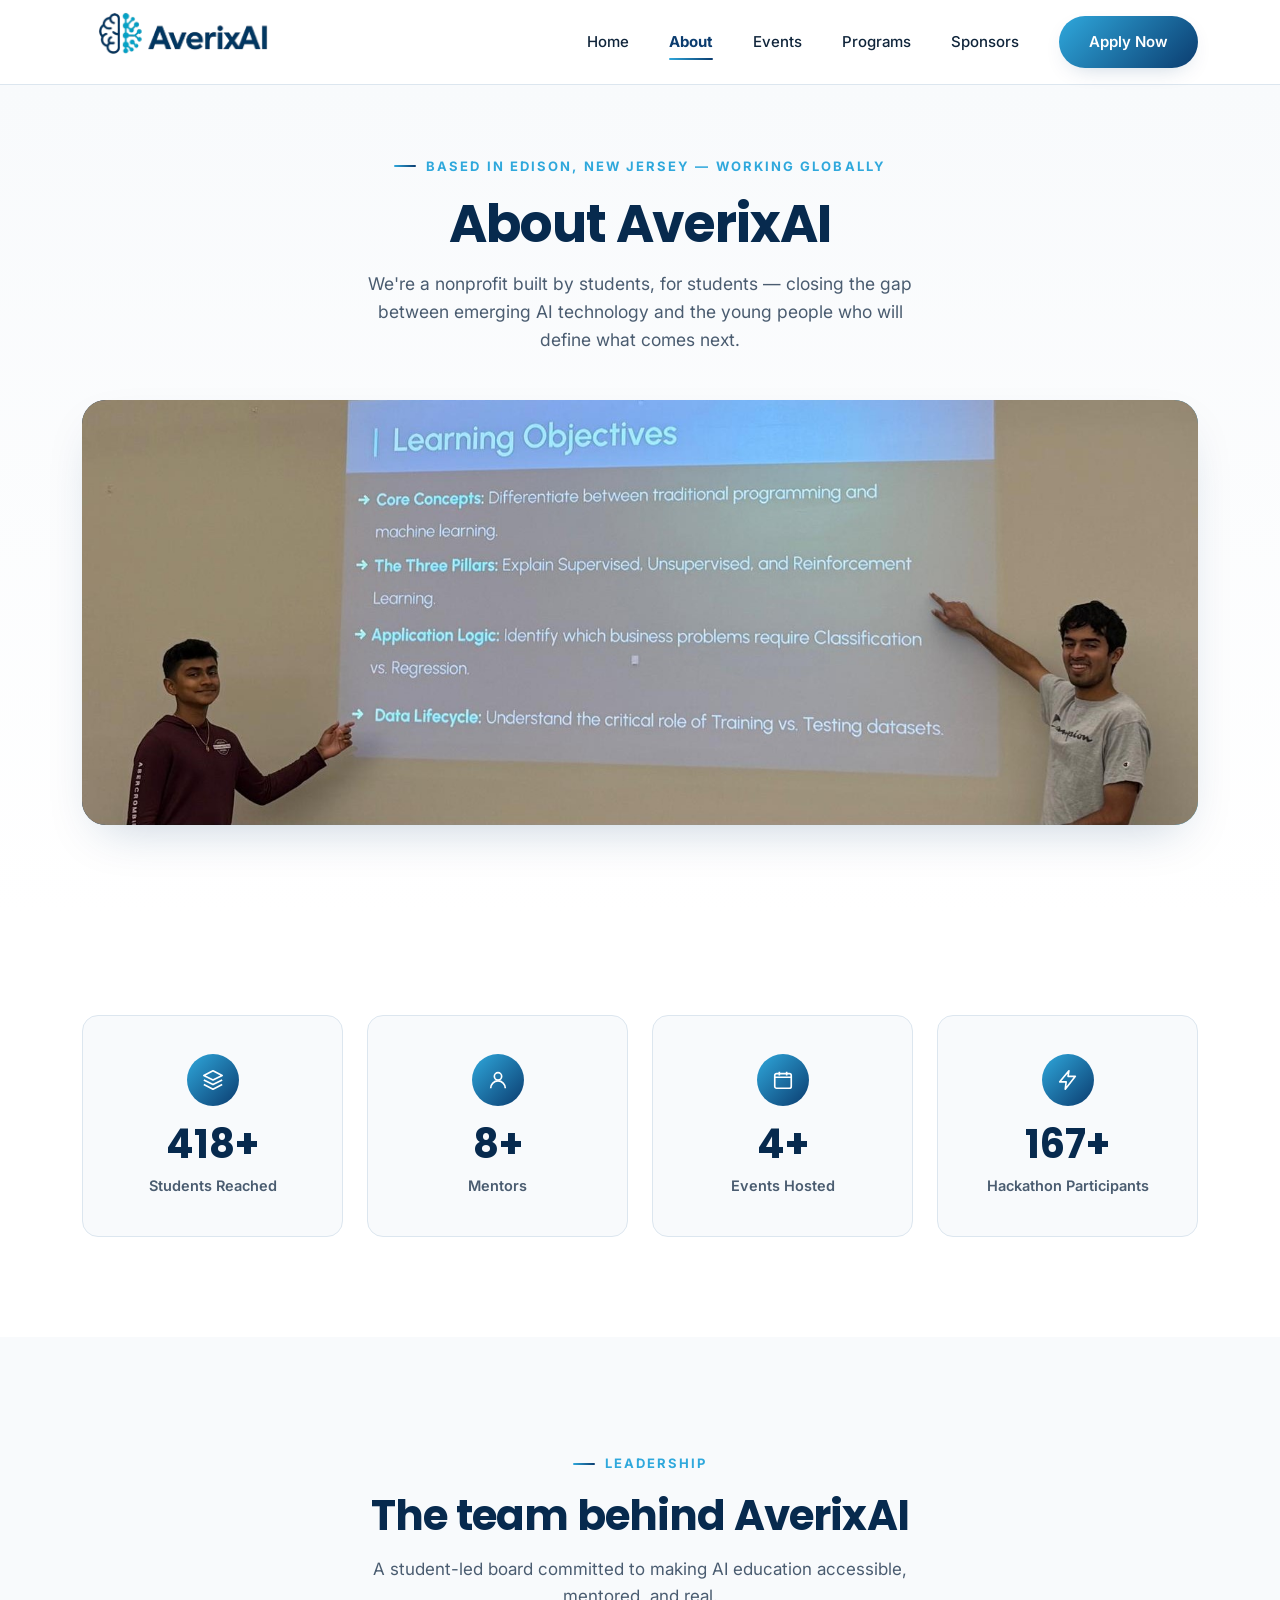
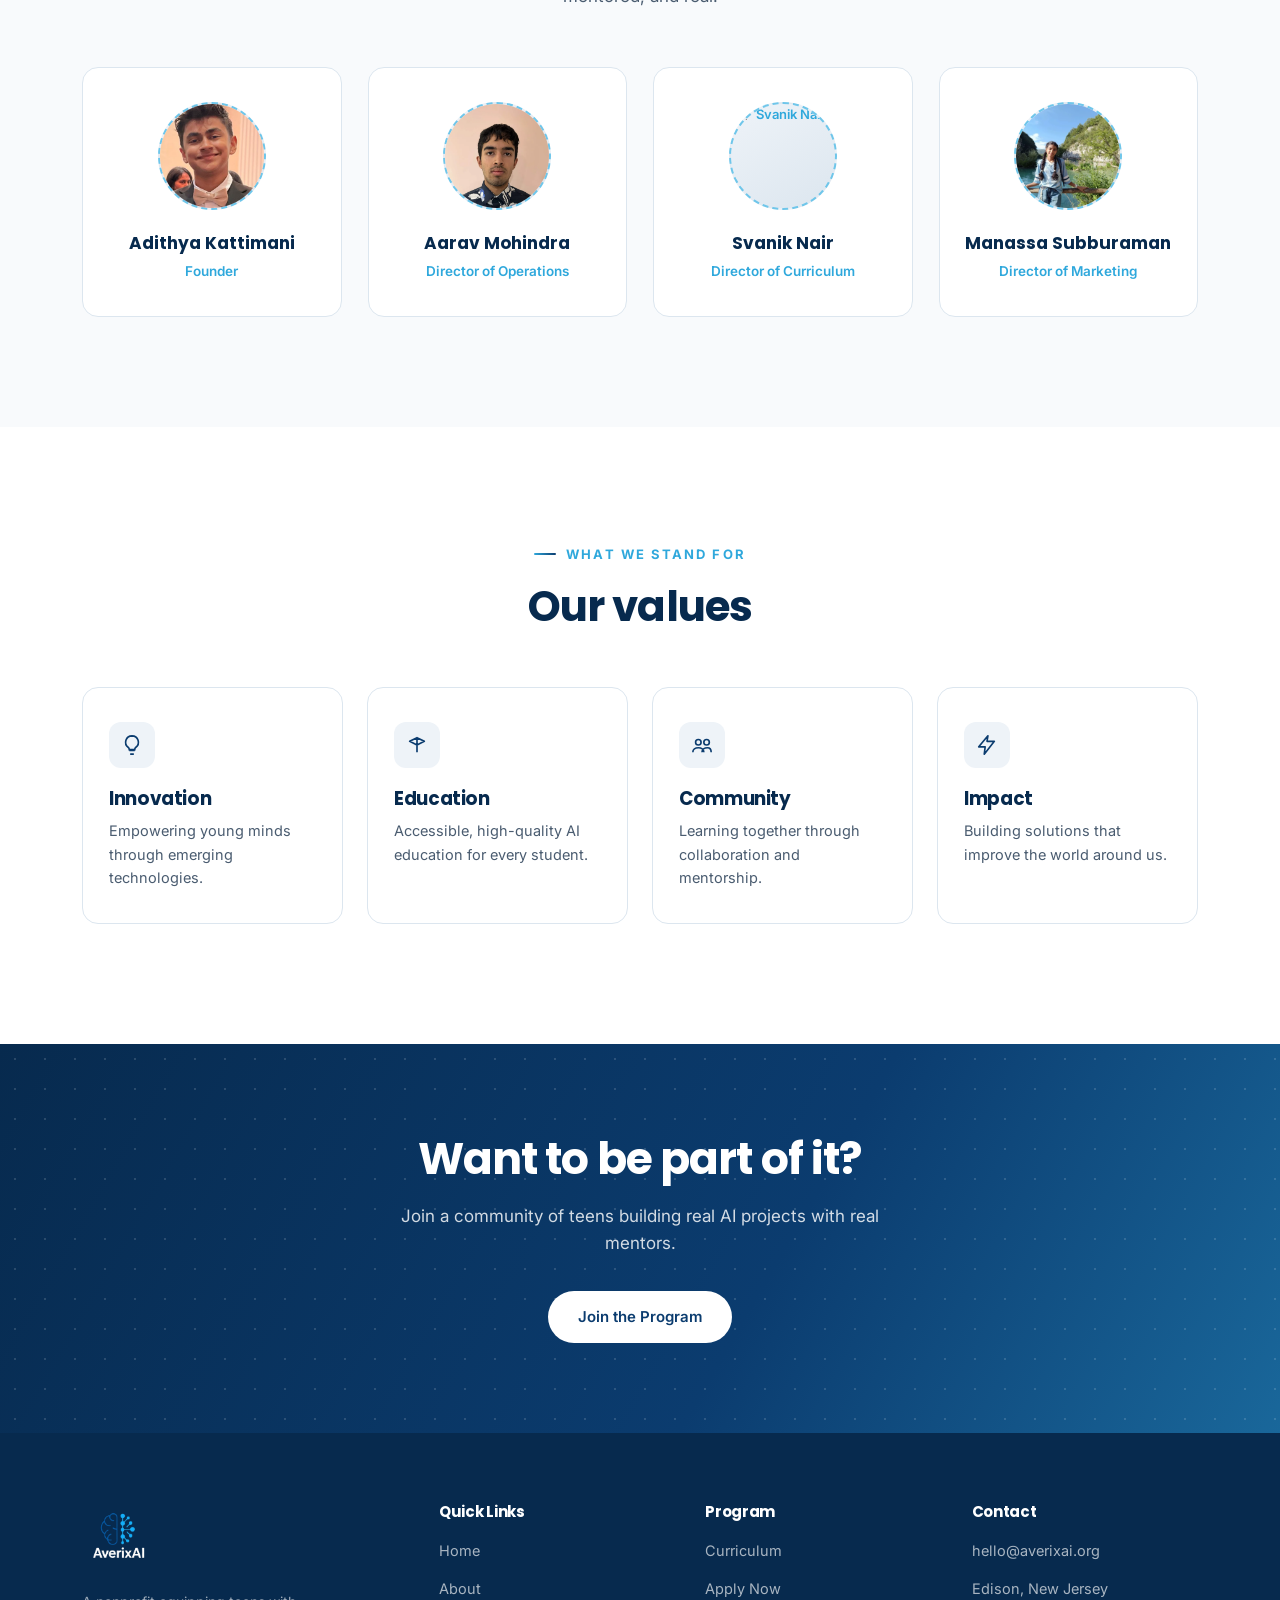
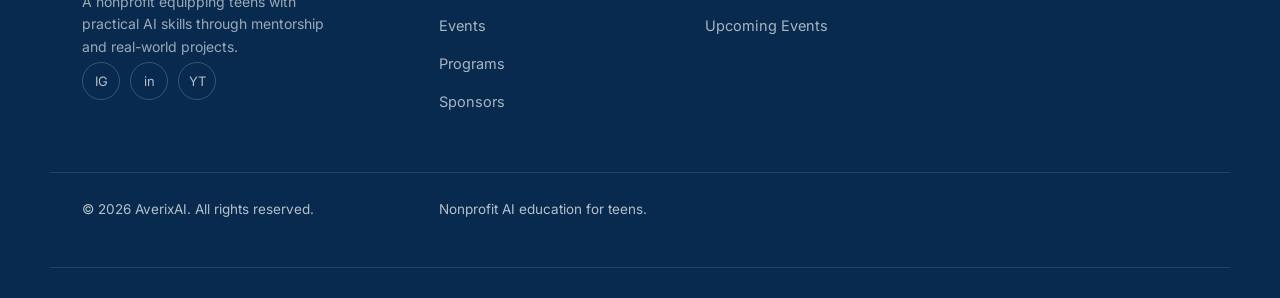
==== about.html @ ddaee21e "Update logo image in about.html" ====
<!DOCTYPE html>
<html lang="en">
<head>
<meta charset="UTF-8">
<meta name="viewport" content="width=device-width, initial-scale=1.0">
<title>About — AverixAI</title>
<meta name="description" content="AverixAI is based in Edison, New Jersey and working globally to bring practical AI education to teens through mentorship and real-world projects.">
<link rel="icon" href="images/logowhitebackgroundsideways.png">
<link rel="preconnect" href="https://fonts.googleapis.com">
<link rel="preconnect" href="https://fonts.gstatic.com" crossorigin>
<link href="https://fonts.googleapis.com/css2?family=Poppins:wght@600;700;800&family=Inter:wght@400;500;600;700&display=swap" rel="stylesheet">
<link rel="stylesheet" href="style.css">
</head>
<body>

<header class="nav">
  <div class="container">
    <a href="index.html" class="nav-logo"><img src="images/logowhitebackgroundsideways.png" alt="AverixAI logo"></a>
    <nav class="nav-links">
      <a href="index.html">Home</a>
      <a href="about.html" class="active">About</a>
      <a href="events.html">Events</a>
      <a href="programs.html">Programs</a>
      <a href="sponsors.html">Sponsors</a>
      <a href="programs.html#apply" class="btn btn-primary">Apply Now</a>
    </nav>
    <button class="nav-toggle" aria-label="Toggle menu"><span></span><span></span><span></span></button>
  </div>
</header>

<!-- ===== Banner ===== -->
<section class="page-banner">
  <div class="container">
    <span class="eyebrow" style="justify-content:center">Based in Edison, New Jersey — Working Globally</span>
    <h1 class="reveal">About AverixAI</h1>
    <p class="lead reveal">We're a nonprofit built by students, for students — closing the gap between emerging AI technology and the young people who will define what comes next.</p>
    <div class="banner-image reveal">
      <img src="images/about-banner1.jpeg" alt="AverixAI students and mentors" class="banner-image-img">
    </div>
  </div>
</section>

<!-- ===== Stats ===== -->
<section class="stats">
  <div class="container">
    <div class="stats-grid reveal-stagger">
      <div class="stat-card">
        <div class="stat-icon">
          <svg width="22" height="22" viewBox="0 0 24 24" fill="none"><path d="M12 2L2 7l10 5 10-5-10-5z" stroke="white" stroke-width="1.8" stroke-linejoin="round"/><path d="M2 17l10 5 10-5M2 12l10 5 10-5" stroke="white" stroke-width="1.8" stroke-linejoin="round"/></svg>
        </div>
        <div class="stat-num" data-count="500" data-suffix="+">0</div>
        <div class="stat-label">Students Reached</div>
      </div>
      <div class="stat-card">
        <div class="stat-icon">
          <svg width="22" height="22" viewBox="0 0 24 24" fill="none"><circle cx="12" cy="8" r="4" stroke="white" stroke-width="1.8"/><path d="M4 21c0-4.4 3.6-8 8-8s8 3.6 8 8" stroke="white" stroke-width="1.8"/></svg>
        </div>
        <div class="stat-num" data-count="10" data-suffix="+">0</div>
        <div class="stat-label">Mentors</div>
      </div>
      <div class="stat-card">
        <div class="stat-icon">
          <svg width="22" height="22" viewBox="0 0 24 24" fill="none"><rect x="3" y="5" width="18" height="16" rx="2" stroke="white" stroke-width="1.8"/><path d="M3 9h18M8 3v4M16 3v4" stroke="white" stroke-width="1.8"/></svg>
        </div>
        <div class="stat-num" data-count="5" data-suffix="+">0</div>
        <div class="stat-label">Events Hosted</div>
      </div>
      <div class="stat-card">
        <div class="stat-icon">
          <svg width="22" height="22" viewBox="0 0 24 24" fill="none"><path d="M13 2L3 14h7l-1 8 11-14h-8l1-6z" stroke="white" stroke-width="1.8" stroke-linejoin="round"/></svg>
        </div>
        <div class="stat-num" data-count="200" data-suffix="+">0</div>
        <div class="stat-label">Hackathon Participants</div>
      </div>
    </div>
  </div>
</section>

<!-- ===== Leadership ===== -->
<section class="leadership">
  <div class="container leadership-inner">
    <div class="section-head center reveal">
      <span class="eyebrow" style="justify-content:center">Leadership</span>
      <h2>The team behind AverixAI</h2>
      <p>A student-led board committed to making AI education accessible, mentored, and real.</p>
    </div>
    <div class="leader-grid reveal-stagger">
      <div class="leader-card">
        <img src="images/leader-adithya.png" alt="Adithya Kattimani" class="leader-photo">
        <div class="name">Adithya Kattimani</div>
        <div class="role">Founder</div>
      </div>
      <div class="leader-card">
        <img src="images/leader-aarav.webp" alt="Aarav Mohindra" class="leader-photo">
        <div class="name">Aarav Mohindra</div>
        <div class="role">Director of Operations</div>
      </div>
      <div class="leader-card">
        <img src="images/leader-svanik.jpg" alt="Svanik Nair" class="leader-photo">
        <div class="name">Svanik Nair</div>
        <div class="role">Director of Curriculum</div>
      </div>
      <div class="leader-card">
        <img src="images/leader-manassa.webp" alt="Manassa Subburaman" class="leader-photo">
        <div class="name">Manassa Subburaman</div>
        <div class="role">Director of Marketing</div>
      </div>
    </div>
  </div>
</section>

<!-- ===== Values ===== -->
<section class="values">
  <div class="container values-inner">
    <div class="section-head center reveal">
      <span class="eyebrow" style="justify-content:center">What We Stand For</span>
      <h2>Our values</h2>
    </div>
    <div class="values-grid reveal-stagger">
      <div class="value-card">
        <div class="value-icon">
          <svg width="22" height="22" viewBox="0 0 24 24" fill="none"><path d="M9 18h6M10 22h4M12 2a7 7 0 00-4 12.7c.6.5 1 1.2 1 2.3h6c0-1.1.4-1.8 1-2.3A7 7 0 0012 2z" stroke="#0B3C6F" stroke-width="1.8"/></svg>
        </div>
        <h3>Innovation</h3>
        <p>Empowering young minds through emerging technologies.</p>
      </div>
      <div class="value-card">
        <div class="value-icon">
          <svg width="22" height="22" viewBox="0 0 24 24" fill="none"><path d="M12 4v16M4 8l8-4 8 4-8 4-8-4z" stroke="#0B3C6F" stroke-width="1.8" stroke-linejoin="round"/></svg>
        </div>
        <h3>Education</h3>
        <p>Accessible, high-quality AI education for every student.</p>
      </div>
      <div class="value-card">
        <div class="value-icon">
          <svg width="22" height="22" viewBox="0 0 24 24" fill="none"><circle cx="8" cy="9" r="3" stroke="#0B3C6F" stroke-width="1.8"/><circle cx="17" cy="9" r="3" stroke="#0B3C6F" stroke-width="1.8"/><path d="M2 20c0-3 2.7-5 6-5s6 2 6 5M12 20c0-3 2.7-5 6-5s4 2 4 5" stroke="#0B3C6F" stroke-width="1.8"/></svg>
        </div>
        <h3>Community</h3>
        <p>Learning together through collaboration and mentorship.</p>
      </div>
      <div class="value-card">
        <div class="value-icon">
          <svg width="22" height="22" viewBox="0 0 24 24" fill="none"><path d="M13 2L3 14h7l-1 8 11-14h-8l1-6z" stroke="#0B3C6F" stroke-width="1.8" stroke-linejoin="round"/></svg>
        </div>
        <h3>Impact</h3>
        <p>Building solutions that improve the world around us.</p>
      </div>
    </div>
  </div>
</section>

<!-- ===== CTA ===== -->
<section class="cta-band">
  <div class="container reveal">
    <h2>Want to be part of it?</h2>
    <p>Join a community of teens building real AI projects with real mentors.</p>
    <a href="programs.html#apply" class="btn btn-light">Join the Program</a>
  </div>
</section>

<footer class="footer">
  <div class="container">
    <div class="footer-brand">
      <img src="images/logo.png" alt="AverixAI logo">
      <p>A nonprofit equipping teens with practical AI skills through mentorship and real-world projects.</p>
      <div class="social-row">
        <a href="#" aria-label="Instagram">IG</a>
        <a href="#" aria-label="LinkedIn">in</a>
        <a href="#" aria-label="YouTube">YT</a>
      </div>
    </div>
    <div>
      <h4>Quick Links</h4>
      <ul>
        <li><a href="index.html">Home</a></li>
        <li><a href="about.html">About</a></li>
        <li><a href="events.html">Events</a></li>
        <li><a href="programs.html">Programs</a></li>
	<li><a href="sponsors.html">Sponsors</a></li>
      </ul>
    </div>
    <div>
      <h4>Program</h4>
      <ul>
        <li><a href="programs.html">Curriculum</a></li>
        <li><a href="programs.html#apply">Apply Now</a></li>
        <li><a href="events.html">Upcoming Events</a></li>
      </ul>
    </div>
    <div>
      <h4>Contact</h4>
      <ul>
        <li><a href="mailto:hello@averixai.org">hello@averixai.org</a></li>
        <li><a href="#">Edison, New Jersey</a></li>
      </ul>
    </div>
  </div>
  <div class="container footer-bottom">
    <span>© 2026 AverixAI. All rights reserved.</span>
    <span>Nonprofit AI education for teens.</span>
  </div>
</footer>

<script src="script.js"></script>
</body>
</html>
---- style.css ----
/* ===================================================================
   AverixAI — Stylesheet
   Design system: navy/light-blue palette per brief, synapse-line motif
   echoing the brain→circuit mark as the recurring signature device.
   =================================================================== */

:root {
  --navy: #0B3C6F;
  --navy-deep: #072A4E;
  --sky: #2FA8DC;
  --sky-light: #6FC6EA;
  --white: #FFFFFF;
  --fog: #F8FAFC;
  --mist: #EEF3F8;
  --ink: #10253B;
  --ink-soft: #4A5C70;
  --line: #DCE6EF;

  --font-display: 'Poppins', sans-serif;
  --font-body: 'Inter', sans-serif;

  --radius-lg: 24px;
  --radius-md: 16px;
  --radius-sm: 10px;

  --shadow-soft: 0 20px 50px -20px rgba(11, 60, 111, 0.25);
  --shadow-tight: 0 8px 24px -12px rgba(11, 60, 111, 0.3);

  --ease: cubic-bezier(0.16, 1, 0.3, 1);
}

* { margin: 0; padding: 0; box-sizing: border-box; }

html { scroll-behavior: smooth; }

@media (prefers-reduced-motion: reduce) {
  html { scroll-behavior: auto; }
  * { animation-duration: 0.01ms !important; animation-iteration-count: 1 !important; transition-duration: 0.01ms !important; }
}

body {
  font-family: var(--font-body);
  color: var(--ink);
  background: var(--white);
  line-height: 1.6;
  -webkit-font-smoothing: antialiased;
  overflow-x: hidden;
}

img { max-width: 100%; display: block; }

a { color: inherit; text-decoration: none; }

ul { list-style: none; }

.container {
  width: 100%;
  max-width: 1180px;
  margin: 0 auto;
  padding: 0 32px;
}

section { position: relative; }

h1, h2, h3, h4 {
  font-family: var(--font-display);
  color: var(--navy-deep);
  line-height: 1.15;
  letter-spacing: -0.02em;
  font-weight: 700;
}

.eyebrow {
  display: inline-flex;
  align-items: center;
  gap: 10px;
  font-family: var(--font-body);
  font-size: 13px;
  font-weight: 700;
  letter-spacing: 0.16em;
  text-transform: uppercase;
  color: var(--sky);
  margin-bottom: 18px;
}

.eyebrow::before {
  content: "";
  width: 22px;
  height: 2px;
  background: linear-gradient(90deg, var(--sky), var(--navy));
  border-radius: 2px;
}

p { color: var(--ink-soft); }

.section-head {
  max-width: 620px;
  margin-bottom: 56px;
}

.section-head.center { margin-left: auto; margin-right: auto; text-align: center; }

.section-head h2 { font-size: clamp(28px, 3.4vw, 42px); margin-bottom: 16px; }

.section-head p { font-size: 17px; }

/* ---------- Buttons ---------- */

.btn {
  display: inline-flex;
  align-items: center;
  justify-content: center;
  gap: 8px;
  padding: 14px 30px;
  border-radius: 100px;
  font-family: var(--font-body);
  font-weight: 600;
  font-size: 15px;
  cursor: pointer;
  border: none;
  transition: transform 0.35s var(--ease), box-shadow 0.35s var(--ease), background 0.35s var(--ease);
  white-space: nowrap;
}

.btn-primary {
  background: linear-gradient(135deg, var(--sky), var(--navy));
  color: var(--white);
  box-shadow: var(--shadow-tight);
}

.btn-primary:hover { transform: translateY(-3px); box-shadow: 0 16px 34px -14px rgba(11,60,111,0.45); }

.btn-secondary {
  background: transparent;
  color: var(--navy);
  border: 1.5px solid var(--line);
}

.btn-secondary:hover { border-color: var(--sky); color: var(--sky); transform: translateY(-3px); }

.btn-light {
  background: var(--white);
  color: var(--navy);
}
.btn-light:hover { transform: translateY(-3px); box-shadow: var(--shadow-tight); }

.btn-block { width: 100%; }

/* ---------- Nav ---------- */

.nav {
  position: sticky;
  top: 0;
  z-index: 200;
  background: rgba(255, 255, 255, 0.82);
  backdrop-filter: blur(14px);
  -webkit-backdrop-filter: blur(14px);
  border-bottom: 1px solid var(--line);
}

.nav .container {
  display: flex;
  align-items: center;
  justify-content: space-between;
  height: 84px;
}

.nav-logo { display: flex; align-items: center; }
.nav-logo img { height: 200px; width: auto; }

.nav-links {
  display: flex;
  align-items: center;
  gap: 40px;
}

.nav-links a:not(.btn) {
  font-size: 15px;
  font-weight: 500;
  color: var(--ink);
  position: relative;
  padding: 6px 0;
  transition: color 0.25s var(--ease);
}

.nav-links a:not(.btn)::after {
  content: "";
  position: absolute;
  left: 0; right: 100%;
  bottom: 0;
  height: 2px;
  background: linear-gradient(90deg, var(--sky), var(--navy));
  transition: right 0.35s var(--ease);
  border-radius: 2px;
}

.nav-links a:not(.btn):hover { color: var(--navy); }
.nav-links a:not(.btn):hover::after,
.nav-links a.active::after { right: 0; }
.nav-links a.active { color: var(--navy); font-weight: 700; }

.nav-toggle {
  display: none;
  flex-direction: column;
  gap: 5px;
  background: none;
  border: none;
  cursor: pointer;
  padding: 8px;
}
.nav-toggle span { width: 24px; height: 2px; background: var(--navy-deep); border-radius: 2px; transition: all 0.3s var(--ease); }

/* ---------- Synapse divider — signature element ---------- */

.synapse-divider {
  display: block;
  width: 100%;
  height: 34px;
  margin: 0 auto;
}

.synapse-rule {
  display: flex;
  align-items: center;
  gap: 6px;
  width: 100%;
}
.synapse-rule .line { flex: 1; height: 1px; background: var(--line); }
.synapse-rule .dot { width: 5px; height: 5px; border-radius: 50%; background: var(--sky); }
.synapse-rule .dot:nth-child(3) { background: var(--navy); }

/* ---------- Hero ---------- */

.hero {
  padding: 76px 0 100px;
  background: linear-gradient(180deg, var(--fog) 0%, var(--white) 70%);
  overflow: hidden;
  position: relative;
}

.hero .container {
  display: grid;
  grid-template-columns: 1.05fr 0.95fr;
  gap: 60px;
  align-items: center;
}

.hero-copy h1 {
  font-size: clamp(38px, 5vw, 60px);
  margin-bottom: 22px;
}

.hero-copy h1 .accent {
  background: linear-gradient(120deg, var(--sky), var(--navy));
  -webkit-background-clip: text;
  background-clip: text;
  color: transparent;
}

.hero-copy p {
  font-size: 18px;
  max-width: 480px;
  margin-bottom: 34px;
}

.hero-actions { display: flex; gap: 16px; flex-wrap: wrap; }

.hero-visual {
  position: relative;
  height: 460px;
}

.hero-visual svg { width: 100%; height: 100%; }

.node { animation: pulse 3.4s ease-in-out infinite; transform-origin: center; }
.node.d1 { animation-delay: 0s; }
.node.d2 { animation-delay: 0.5s; }
.node.d3 { animation-delay: 1s; }
.node.d4 { animation-delay: 1.5s; }
.node.d5 { animation-delay: 2s; }
.node.d6 { animation-delay: 2.5s; }

@keyframes pulse {
  0%, 100% { opacity: 0.55; r: 5; }
  50% { opacity: 1; r: 7; }
}

.synapse-path {
  stroke-dasharray: 6 8;
  animation: dash 24s linear infinite;
}
@keyframes dash { to { stroke-dashoffset: -400; } }

/* ---------- Reveal-on-scroll ---------- */

.reveal {
  opacity: 0;
  transform: translateY(28px);
  transition: opacity 0.8s var(--ease), transform 0.8s var(--ease);
}
.reveal.in-view { opacity: 1; transform: translateY(0); }
.reveal-stagger.in-view > * { opacity: 1; transform: translateY(0); }
.reveal-stagger > * {
  opacity: 0;
  transform: translateY(24px);
  transition: opacity 0.7s var(--ease), transform 0.7s var(--ease);
}
.reveal-stagger.in-view > *:nth-child(1) { transition-delay: 0.05s; }
.reveal-stagger.in-view > *:nth-child(2) { transition-delay: 0.15s; }
.reveal-stagger.in-view > *:nth-child(3) { transition-delay: 0.25s; }
.reveal-stagger.in-view > *:nth-child(4) { transition-delay: 0.35s; }

/* ---------- About (home) section ---------- */

.about-home {
  padding: 110px 0;
}

.about-home .container {
  display: grid;
  grid-template-columns: 0.9fr 1.1fr;
  gap: 64px;
  align-items: center;
}

.about-figure {
  position: relative;
  border-radius: var(--radius-lg);
  background: linear-gradient(150deg, var(--navy) 0%, var(--navy-deep) 100%);
  aspect-ratio: 4/5;
  overflow: hidden;
  box-shadow: var(--shadow-soft);
}

.about-figure-img {
  width: 100%;
  height: 100%;
  object-fit: cover;
  display: block;
}

.about-copy p { margin-bottom: 16px; font-size: 16.5px; }

.pill-row {
  display: flex;
  gap: 12px;
  flex-wrap: wrap;
  margin-top: 28px;
}

.pill {
  padding: 8px 16px;
  border-radius: 100px;
  background: var(--mist);
  color: var(--navy);
  font-size: 13.5px;
  font-weight: 600;
  border: 1px solid var(--line);
}

/* ---------- AI Program section (home) ---------- */

.program-home {
  padding: 90px 0 110px;
  background: var(--fog);
}

.program-home .container {
  display: grid;
  grid-template-columns: 0.85fr 1.15fr;
  gap: 64px;
  align-items: center;
}

.program-figure {
  border-radius: var(--radius-lg);
  aspect-ratio: 1/1;
  background: linear-gradient(160deg, var(--sky-light), var(--sky) 55%, var(--navy) 130%);
  position: relative;
  overflow: hidden;
  box-shadow: var(--shadow-soft);
}

.program-figure-img {
  position: relative;
  z-index: 1;
  width: 100%;
  height: 100%;
  object-fit: cover;
  display: block;
}

.skill-grid {
  display: grid;
  grid-template-columns: repeat(2, 1fr);
  gap: 12px;
  margin: 30px 0 34px;
}

.skill-chip {
  display: flex;
  align-items: center;
  gap: 10px;
  padding: 12px 16px;
  background: var(--white);
  border: 1px solid var(--line);
  border-radius: var(--radius-sm);
  font-size: 14.5px;
  font-weight: 600;
  color: var(--navy-deep);
  transition: transform 0.3s var(--ease), border-color 0.3s var(--ease);
}
.skill-chip:hover { transform: translateY(-3px); border-color: var(--sky); }
.skill-chip .dot { width: 7px; height: 7px; border-radius: 50%; background: var(--sky); flex-shrink: 0; }

/* ---------- Testimonials ---------- */

.testimonials { padding: 100px 0 120px; }

.testimonial-grid {
  display: grid;
  grid-template-columns: repeat(3, 1fr);
  gap: 26px;
}

.testimonial-card {
  background: var(--white);
  border: 1px solid var(--line);
  border-radius: var(--radius-md);
  padding: 34px 30px;
  transition: transform 0.4s var(--ease), box-shadow 0.4s var(--ease);
}
.testimonial-card:hover { transform: translateY(-6px); box-shadow: var(--shadow-soft); }

.testimonial-card .quote-mark {
  font-family: var(--font-display);
  font-size: 42px;
  color: var(--sky);
  line-height: 1;
  margin-bottom: 6px;
}

.testimonial-card p.quote { color: var(--ink); font-size: 15.5px; margin-bottom: 24px; }

.testimonial-person { display: flex; align-items: center; gap: 12px; }

.avatar-ring {
  width: 44px; height: 44px;
  border-radius: 50%;
  background: linear-gradient(135deg, var(--sky), var(--navy));
  display: flex; align-items: center; justify-content: center;
  color: var(--white); font-family: var(--font-display); font-weight: 700; font-size: 15px;
  flex-shrink: 0;
  object-fit: cover;
}

.testimonial-person .name { font-weight: 700; color: var(--navy-deep); font-size: 14.5px; }
.testimonial-person .role { font-size: 13px; color: var(--ink-soft); }

/* ---------- CTA band ---------- */

.cta-band {
  padding: 90px 0;
  background: linear-gradient(120deg, var(--navy-deep), var(--navy) 60%, var(--sky) 160%);
  position: relative;
  overflow: hidden;
}

.cta-band::before {
  content: "";
  position: absolute; inset: 0;
  background-image: radial-gradient(rgba(255,255,255,0.14) 1.5px, transparent 1.5px);
  background-size: 30px 30px;
}

.cta-band .container { position: relative; text-align: center; }

.cta-band h2 { color: var(--white); font-size: clamp(28px, 3.6vw, 44px); margin-bottom: 18px; }
.cta-band p { color: rgba(255,255,255,0.82); max-width: 520px; margin: 0 auto 34px; font-size: 17px; }

/* ---------- Footer ---------- */

.footer {
  background: var(--navy-deep);
  color: rgba(255,255,255,0.7);
  padding: 70px 0 30px;
}

.footer .container {
  display: grid;
  grid-template-columns: 1.4fr 1fr 1fr 1fr;
  gap: 40px;
  padding-bottom: 46px;
  border-bottom: 1px solid rgba(255,255,255,0.12);
}

.footer-brand img { height: 72px; margin-bottom: 16px; }
.footer-brand p { color: rgba(255,255,255,0.6); font-size: 14px; max-width: 260px; }

.footer h4 { color: var(--white); font-size: 15px; margin-bottom: 18px; font-family: var(--font-display); }

.footer ul li { margin-bottom: 12px; }
.footer ul li a { font-size: 14.5px; color: rgba(255,255,255,0.65); transition: color 0.25s var(--ease); }
.footer ul li a:hover { color: var(--sky-light); }

.social-row { display: flex; gap: 10px; margin-top: 4px; }
.social-row a {
  width: 38px; height: 38px;
  border-radius: 50%;
  border: 1px solid rgba(255,255,255,0.2);
  display: flex; align-items: center; justify-content: center;
  font-size: 13px;
  transition: background 0.3s var(--ease), border-color 0.3s var(--ease);
}
.social-row a:hover { background: var(--sky); border-color: var(--sky); }

.footer-bottom {
  display: flex;
  justify-content: space-between;
  align-items: center;
  padding-top: 26px;
  font-size: 13.5px;
  flex-wrap: wrap;
  gap: 10px;
}

/* ---------- Page banner (inner pages) ---------- */

.page-banner {
  padding: 64px 0 90px;
  background: linear-gradient(180deg, var(--fog), var(--white));
  text-align: center;
}

.page-banner h1 { font-size: clamp(34px, 4.6vw, 52px); margin-bottom: 16px; }
.page-banner p.lead { max-width: 560px; margin: 0 auto; font-size: 17.5px; }

.banner-image {
  margin-top: 46px;
  border-radius: var(--radius-lg);
  aspect-ratio: 21/8;
  background: linear-gradient(120deg, var(--navy-deep), var(--navy) 55%, var(--sky));
  position: relative;
  overflow: hidden;
  box-shadow: var(--shadow-soft);
}
.banner-image-img {
  position: relative;
  z-index: 1;
  width: 100%;
  height: 100%;
  object-fit: cover;
  display: block;
}

/* ---------- Stats ---------- */

.stats { padding: 100px 0; }

.stats-grid {
  display: grid;
  grid-template-columns: repeat(4, 1fr);
  gap: 24px;
}

.stat-card {
  text-align: center;
  padding: 38px 20px;
  border-radius: var(--radius-md);
  background: var(--fog);
  border: 1px solid var(--line);
  transition: transform 0.4s var(--ease), box-shadow 0.4s var(--ease);
}
.stat-card:hover { transform: translateY(-6px); box-shadow: var(--shadow-soft); background: var(--white); }

.stat-icon {
  width: 52px; height: 52px;
  margin: 0 auto 18px;
  border-radius: 50%;
  background: linear-gradient(135deg, var(--sky), var(--navy));
  display: flex; align-items: center; justify-content: center;
  color: var(--white);
}

.stat-num {
  font-family: var(--font-display);
  font-size: 40px;
  font-weight: 700;
  color: var(--navy-deep);
  line-height: 1;
  margin-bottom: 10px;
}

.stat-label { font-size: 14.5px; font-weight: 600; color: var(--ink-soft); }

/* ---------- Leadership ---------- */

.leadership { padding: 20px 0 110px; background: var(--fog); }
.leadership-inner { padding-top: 90px; }

.leader-grid {
  display: grid;
  grid-template-columns: repeat(4, 1fr);
  gap: 26px;
}

.leader-card {
  background: var(--white);
  border-radius: var(--radius-md);
  border: 1px solid var(--line);
  padding: 34px 22px;
  text-align: center;
  transition: transform 0.4s var(--ease), box-shadow 0.4s var(--ease);
}
.leader-card:hover { transform: translateY(-6px); box-shadow: var(--shadow-soft); }

.leader-photo {
  width: 108px; height: 108px;
  border-radius: 50%;
  margin: 0 auto 20px;
  background: linear-gradient(150deg, var(--mist), var(--line));
  border: 2px dashed var(--sky-light);
  display: flex; align-items: center; justify-content: center;
  color: var(--sky);
  font-size: 13px; font-weight: 600;
  object-fit: cover;
}

.leader-card .name { font-family: var(--font-display); font-weight: 700; font-size: 17px; color: var(--navy-deep); margin-bottom: 4px; }
.leader-card .role { font-size: 13.5px; color: var(--sky); font-weight: 600; }

/* ---------- Values ---------- */

.values { padding: 20px 0 120px; }
.values-inner { padding-top: 90px; }

.values-grid {
  display: grid;
  grid-template-columns: repeat(4, 1fr);
  gap: 24px;
}

.value-card {
  padding: 34px 26px;
  border-radius: var(--radius-md);
  border: 1px solid var(--line);
  transition: transform 0.4s var(--ease), box-shadow 0.4s var(--ease), border-color 0.4s var(--ease);
}
.value-card:hover { transform: translateY(-6px); box-shadow: var(--shadow-soft); border-color: var(--sky-light); }

.value-icon {
  width: 46px; height: 46px;
  border-radius: 12px;
  background: var(--mist);
  display: flex; align-items: center; justify-content: center;
  color: var(--navy);
  margin-bottom: 20px;
}

.value-card h3 { font-size: 18.5px; margin-bottom: 10px; }
.value-card p { font-size: 14.5px; }

/* ---------- Events page ---------- */

.events-list { padding: 20px 0 120px; }
.events-list .container > * + * { margin-top: 40px; }

.event-card {
  display: grid;
  grid-template-columns: 1.7fr 1fr;
  gap: 0;
  border: 1px solid var(--line);
  border-radius: var(--radius-lg);
  overflow: hidden;
  background: var(--white);
  transition: box-shadow 0.4s var(--ease);
}
.event-card:hover { box-shadow: var(--shadow-soft); }

.event-main { padding: 44px; }

.event-tag {
  display: inline-block;
  padding: 6px 14px;
  border-radius: 100px;
  font-size: 12.5px;
  font-weight: 700;
  letter-spacing: 0.04em;
  margin-bottom: 18px;
}
.event-tag.past { background: var(--mist); color: var(--ink-soft); }
.event-tag.upcoming { background: rgba(47,168,220,0.14); color: var(--sky); }

.event-main h3 { font-size: 26px; margin-bottom: 14px; }

.event-meta {
  display: flex;
  gap: 22px;
  flex-wrap: wrap;
  margin-bottom: 20px;
  font-size: 14px;
  color: var(--ink-soft);
  font-weight: 500;
}
.event-meta span { display: flex; align-items: center; gap: 7px; }

.event-main p.desc { font-size: 15px; margin-bottom: 10px; }

.event-side {
  background: var(--fog);
  padding: 44px 34px;
  border-left: 1px solid var(--line);
  display: flex;
  flex-direction: column;
  justify-content: center;
}

.event-side h4 {
  font-size: 13.5px;
  text-transform: uppercase;
  letter-spacing: 0.08em;
  color: var(--navy);
  margin-bottom: 18px;
}

.event-side .btn-secondary { margin-bottom: 12px; width: 100%; }

/* ---------- Programs page ---------- */

.program-overview { padding: 20px 0 100px; }
.program-overview-inner { padding-top: 90px; }

.overview-grid {
  display: grid;
  grid-template-columns: 1fr 1fr;
  gap: 60px;
  align-items: start;
}

.overview-list {
  display: grid;
  grid-template-columns: repeat(2, 1fr);
  gap: 10px 20px;
  margin-top: 20px;
}
.overview-list li {
  font-size: 14.5px;
  font-weight: 600;
  color: var(--navy-deep);
  display: flex;
  align-items: center;
  gap: 9px;
}
.overview-list li::before {
  content: "";
  width: 6px; height: 6px;
  border-radius: 50%;
  background: var(--sky);
  flex-shrink: 0;
}

.highlights { padding: 20px 0 110px; background: var(--fog); }
.highlights-inner { padding-top: 90px; }

.highlights-grid {
  display: grid;
  grid-template-columns: repeat(3, 1fr);
  gap: 24px;
}

.highlight-card {
  background: var(--white);
  border-radius: var(--radius-md);
  padding: 32px 26px;
  border: 1px solid var(--line);
  transition: transform 0.4s var(--ease), box-shadow 0.4s var(--ease);
}
.highlight-card:hover { transform: translateY(-6px); box-shadow: var(--shadow-soft); }

.highlight-card .value-icon { margin-bottom: 18px; }
.highlight-card h3 { font-size: 17px; margin-bottom: 8px; }
.highlight-card p { font-size: 14px; }

/* ---------- Timeline ---------- */

.timeline-section { padding: 20px 0 120px; }
.timeline-inner { padding-top: 90px; }

.timeline {
  position: relative;
  max-width: 760px;
  margin: 0 auto;
}

.timeline::before {
  content: "";
  position: absolute;
  left: 27px;
  top: 8px;
  bottom: 8px;
  width: 2px;
  background: repeating-linear-gradient(180deg, var(--sky-light) 0 6px, transparent 6px 12px);
}

.timeline-item {
  display: grid;
  grid-template-columns: 56px 1fr;
  gap: 24px;
  padding-bottom: 44px;
  position: relative;
}
.timeline-item:last-child { padding-bottom: 0; }

.timeline-node {
  width: 56px; height: 56px;
  border-radius: 50%;
  background: var(--white);
  border: 2px solid var(--sky);
  display: flex; align-items: center; justify-content: center;
  font-family: var(--font-display);
  font-weight: 700;
  color: var(--navy);
  font-size: 15px;
  z-index: 2;
  transition: background 0.3s var(--ease), color 0.3s var(--ease);
}

.timeline-item:hover .timeline-node { background: var(--navy); color: var(--white); }

.timeline-body {
  background: var(--fog);
  border: 1px solid var(--line);
  border-radius: var(--radius-md);
  padding: 22px 26px;
}
.timeline-body h4 { font-size: 17px; margin-bottom: 6px; }
.timeline-body p { font-size: 14px; }

/* ---------- Responsive ---------- */

@media (max-width: 980px) {
  .hero .container,
  .about-home .container,
  .program-home .container,
  .overview-grid { grid-template-columns: 1fr; }

  .hero-visual { height: 320px; order: -1; }
  .about-figure, .program-figure { max-width: 420px; margin: 0 auto; }

  .testimonial-grid,
  .stats-grid,
  .leader-grid,
  .values-grid,
  .highlights-grid { grid-template-columns: repeat(2, 1fr); }

  .event-card { grid-template-columns: 1fr; }
  .event-side { border-left: none; border-top: 1px solid var(--line); }

  .footer .container { grid-template-columns: 1fr 1fr; }
}

@media (max-width: 760px) {
  .nav-links { position: fixed; top: 84px; left: 0; right: 0; background: var(--white); flex-direction: column; align-items: flex-start; gap: 0; padding: 10px 32px 26px; border-bottom: 1px solid var(--line); transform: translateY(-130%); opacity: 0; transition: all 0.35s var(--ease); pointer-events: none; }
  .nav-links.open { transform: translateY(0); opacity: 1; pointer-events: auto; }
  .nav-links a:not(.btn) { width: 100%; padding: 14px 0; border-bottom: 1px solid var(--line); }
  .nav-links .btn { margin-top: 16px; width: 100%; }
  .nav-toggle { display: flex; }

  .testimonial-grid,
  .stats-grid,
  .leader-grid,
  .values-grid,
  .highlights-grid { grid-template-columns: 1fr; }

  .footer .container { grid-template-columns: 1fr; }
  .event-main, .event-side { padding: 30px 26px; }
}

/* ---------- Sponsors page ---------- */

.sponsors-section { padding: 20px 0 40px; }

.sponsor-stage {
  display: flex;
  align-items: center;
  gap: 20px;
  max-width: 900px;
  margin: 0 auto;
}

.sponsor-track {
  flex: 1;
  overflow: hidden;
  border: 1px solid var(--line);
  border-radius: var(--radius-lg);
  background: var(--white);
  box-shadow: var(--shadow-soft);
  position: relative;
}

.sponsor-card {
  display: none;
  grid-template-columns: 0.8fr 1.2fr;
  gap: 40px;
  align-items: center;
  padding: 50px 46px;
}

.sponsor-card.active { display: grid; }

.sponsor-logo {
  display: flex;
  align-items: center;
  justify-content: center;
  height: 190px;
  width: 100%;
  border-radius: var(--radius-md);
  background: var(--fog);
  border: 1px dashed var(--sky-light);
  font-family: var(--font-display);
  font-weight: 700;
  font-size: 20px;
  color: var(--navy);
  text-align: center;
  padding: 10px;
  object-fit: contain;
}

.sponsor-info h3 { font-size: 22px; margin-bottom: 12px; }
.sponsor-info p { font-size: 15px; margin-bottom: 22px; }

.carousel-arrow {
  flex-shrink: 0;
  width: 44px; height: 44px;
  border-radius: 50%;
  border: 1px solid var(--line);
  background: var(--white);
  color: var(--navy);
  font-size: 22px;
  line-height: 1;
  cursor: pointer;
  display: flex;
  align-items: center;
  justify-content: center;
  transition: background 0.3s var(--ease), color 0.3s var(--ease), transform 0.3s var(--ease);
}
.carousel-arrow:hover { background: var(--navy); color: var(--white); transform: scale(1.06); }

.carousel-dots {
  display: flex;
  justify-content: center;
  gap: 8px;
  margin-top: 26px;
}

.carousel-dots .dot {
  width: 8px; height: 8px;
  border-radius: 50%;
  background: var(--line);
  border: none;
  cursor: pointer;
  padding: 0;
  transition: background 0.3s var(--ease), transform 0.3s var(--ease);
}
.carousel-dots .dot.active { background: var(--navy); transform: scale(1.25); }

.become-sponsor {
  padding: 90px 0 120px;
  text-align: center;
}
.become-sponsor h2 { font-size: clamp(26px, 3vw, 34px); margin: 4px 0 14px; }
.become-sponsor p { max-width: 480px; margin: 0 auto 30px; font-size: 15.5px; }

@media (max-width: 760px) {
  .sponsor-stage { gap: 10px; }
  .sponsor-card { grid-template-columns: 1fr; padding: 34px 26px; text-align: center; }
  .sponsor-logo { margin: 0 auto; }
  .carousel-arrow { width: 36px; height: 36px; font-size: 18px; }
}
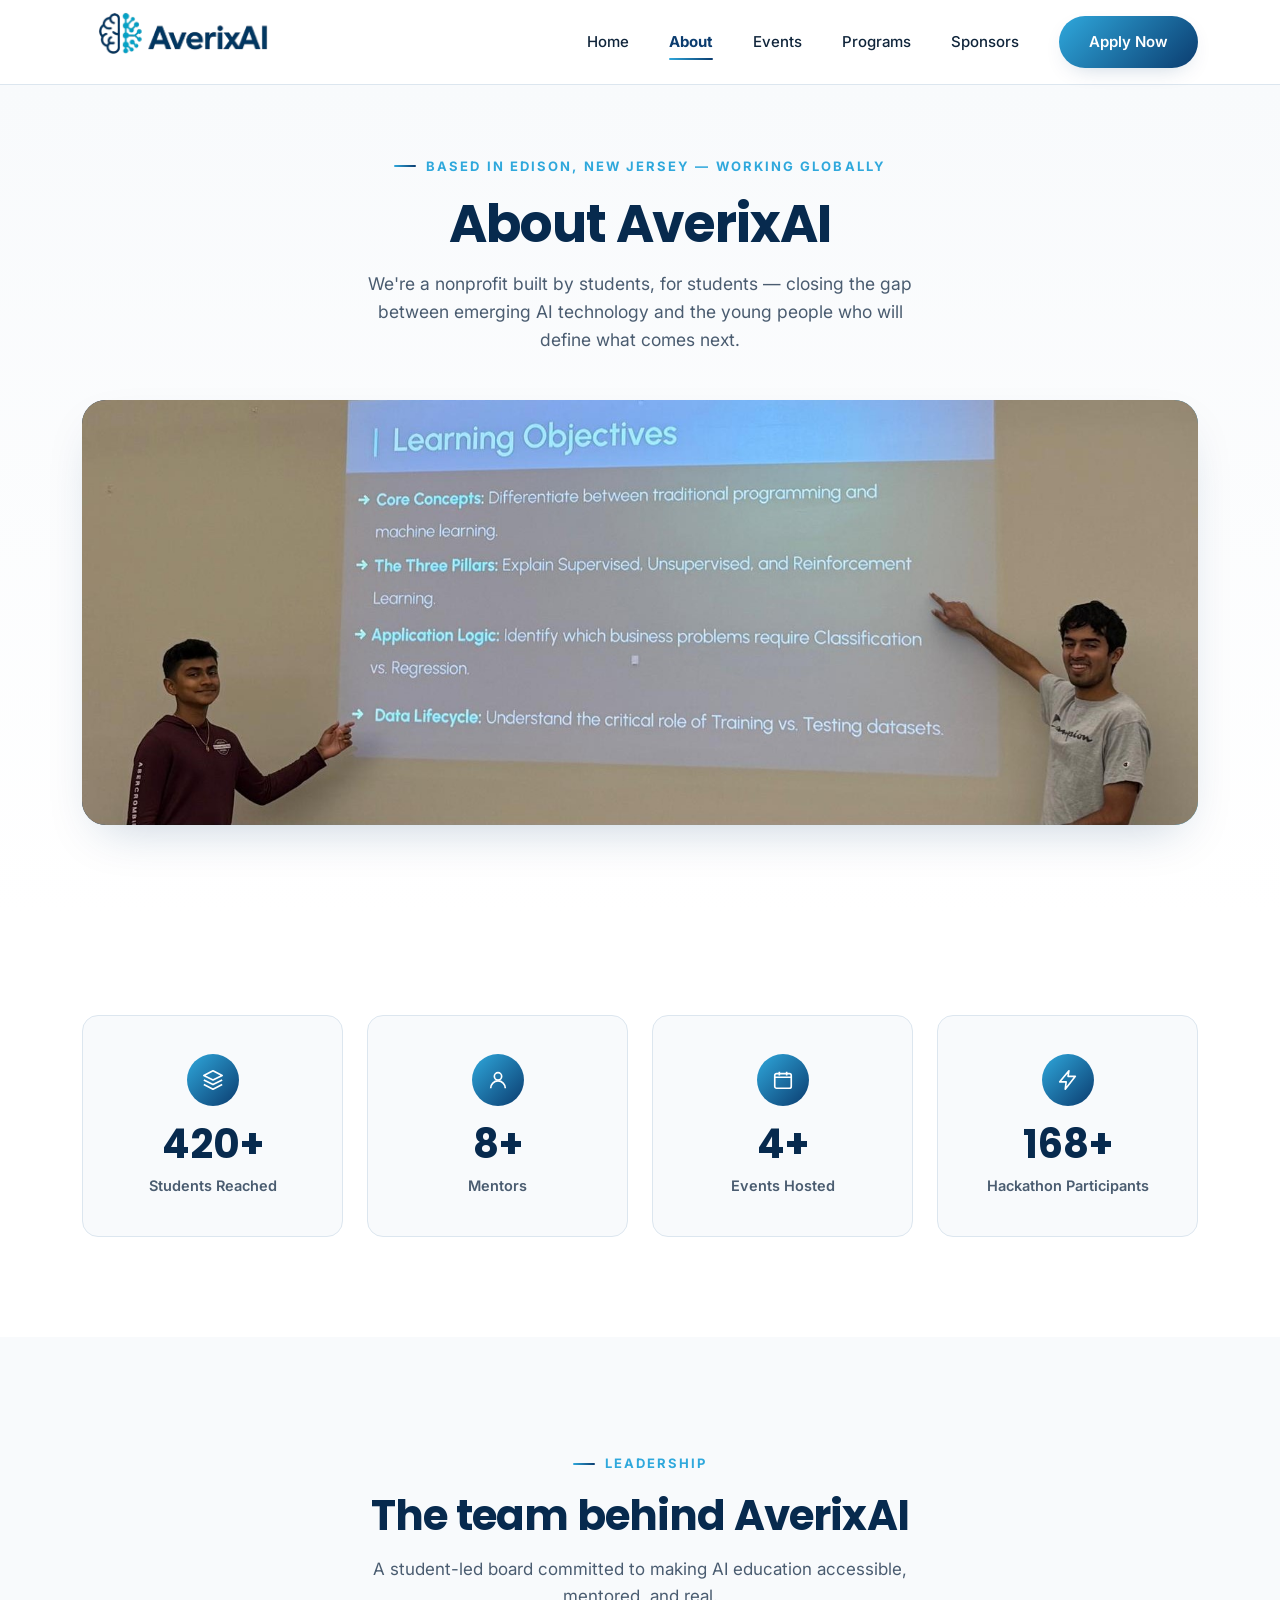
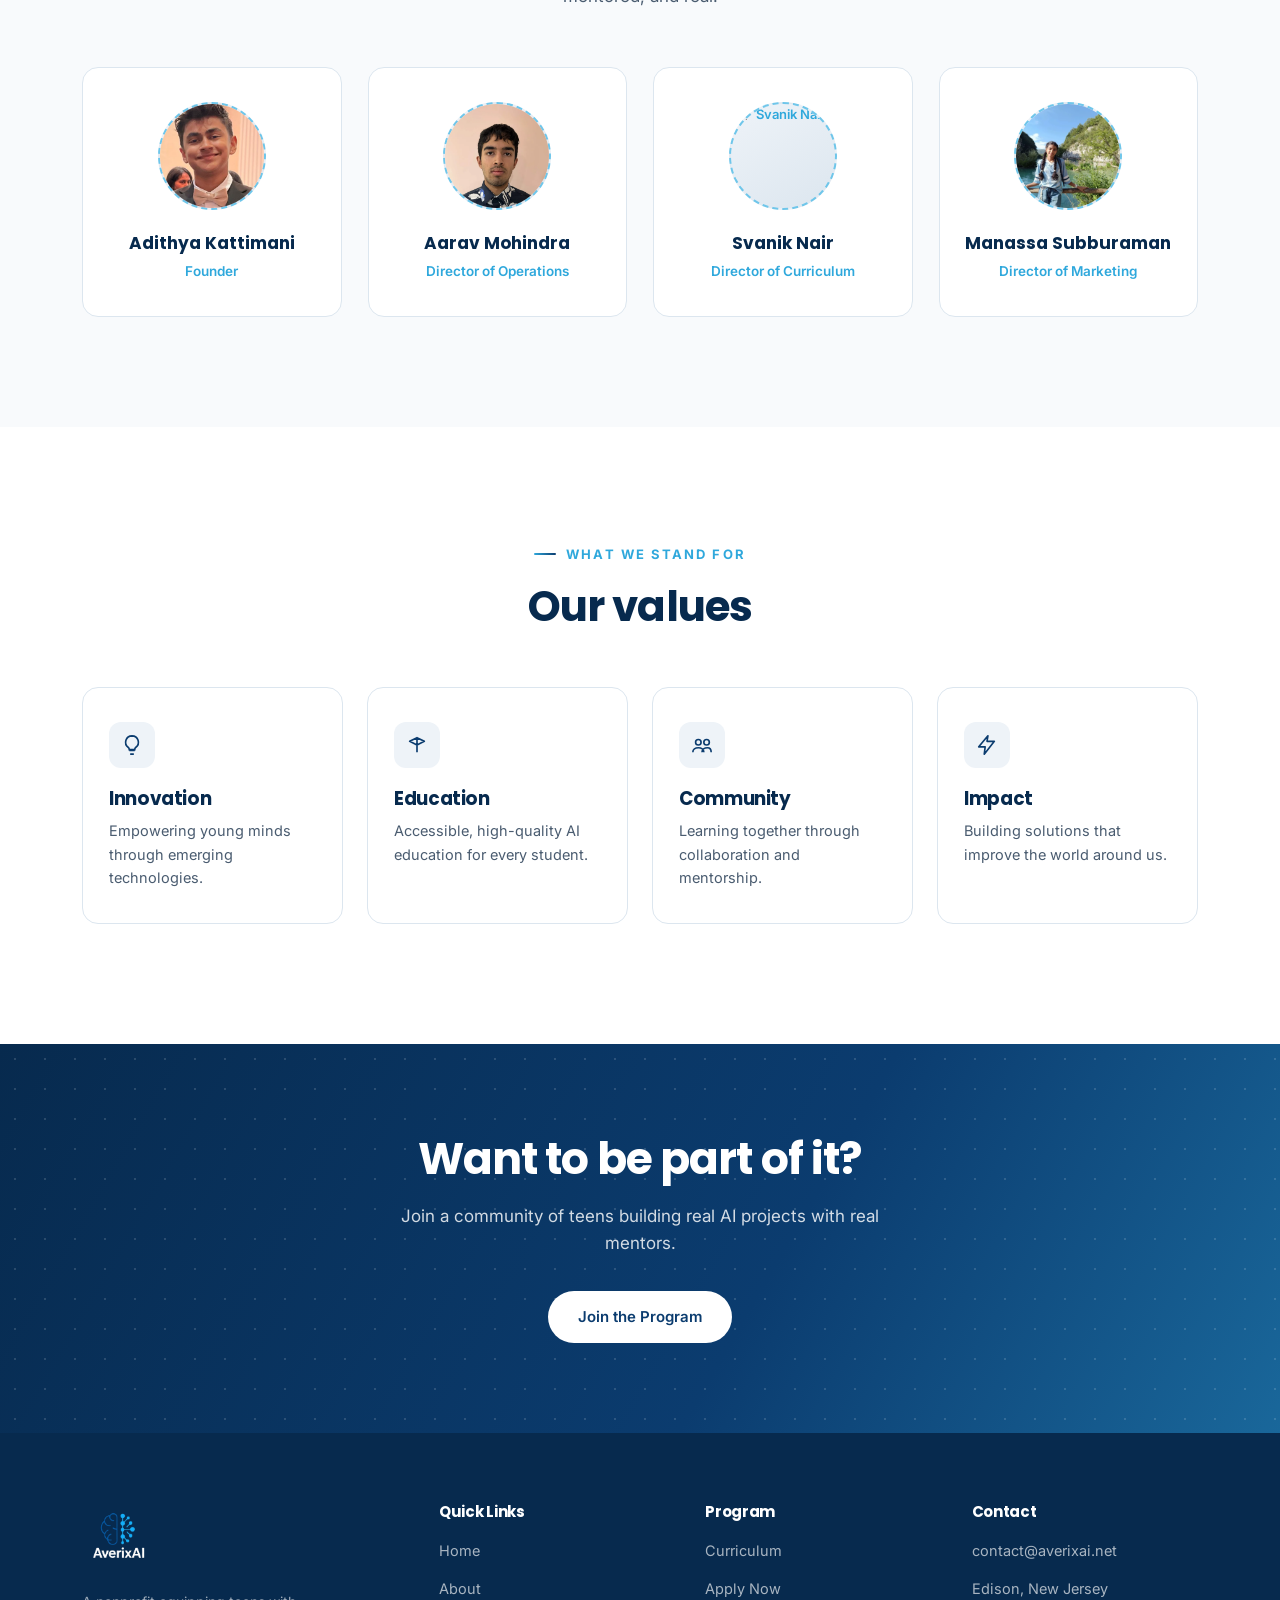
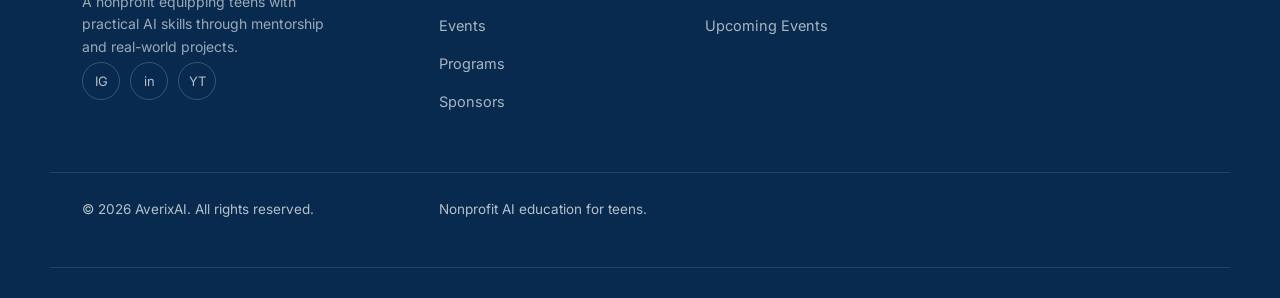
==== commit d3515b01: "Update about.html" ====
--- a/about.html
+++ b/about.html
@@ -190,7 +190,7 @@
     <div>
       <h4>Contact</h4>
       <ul>
-        <li><a href="mailto:hello@averixai.org">hello@averixai.org</a></li>
+        <li><a href="mailto:contact@averixai.net">contact@averixai.net</a></li>
         <li><a href="#">Edison, New Jersey</a></li>
       </ul>
     </div>
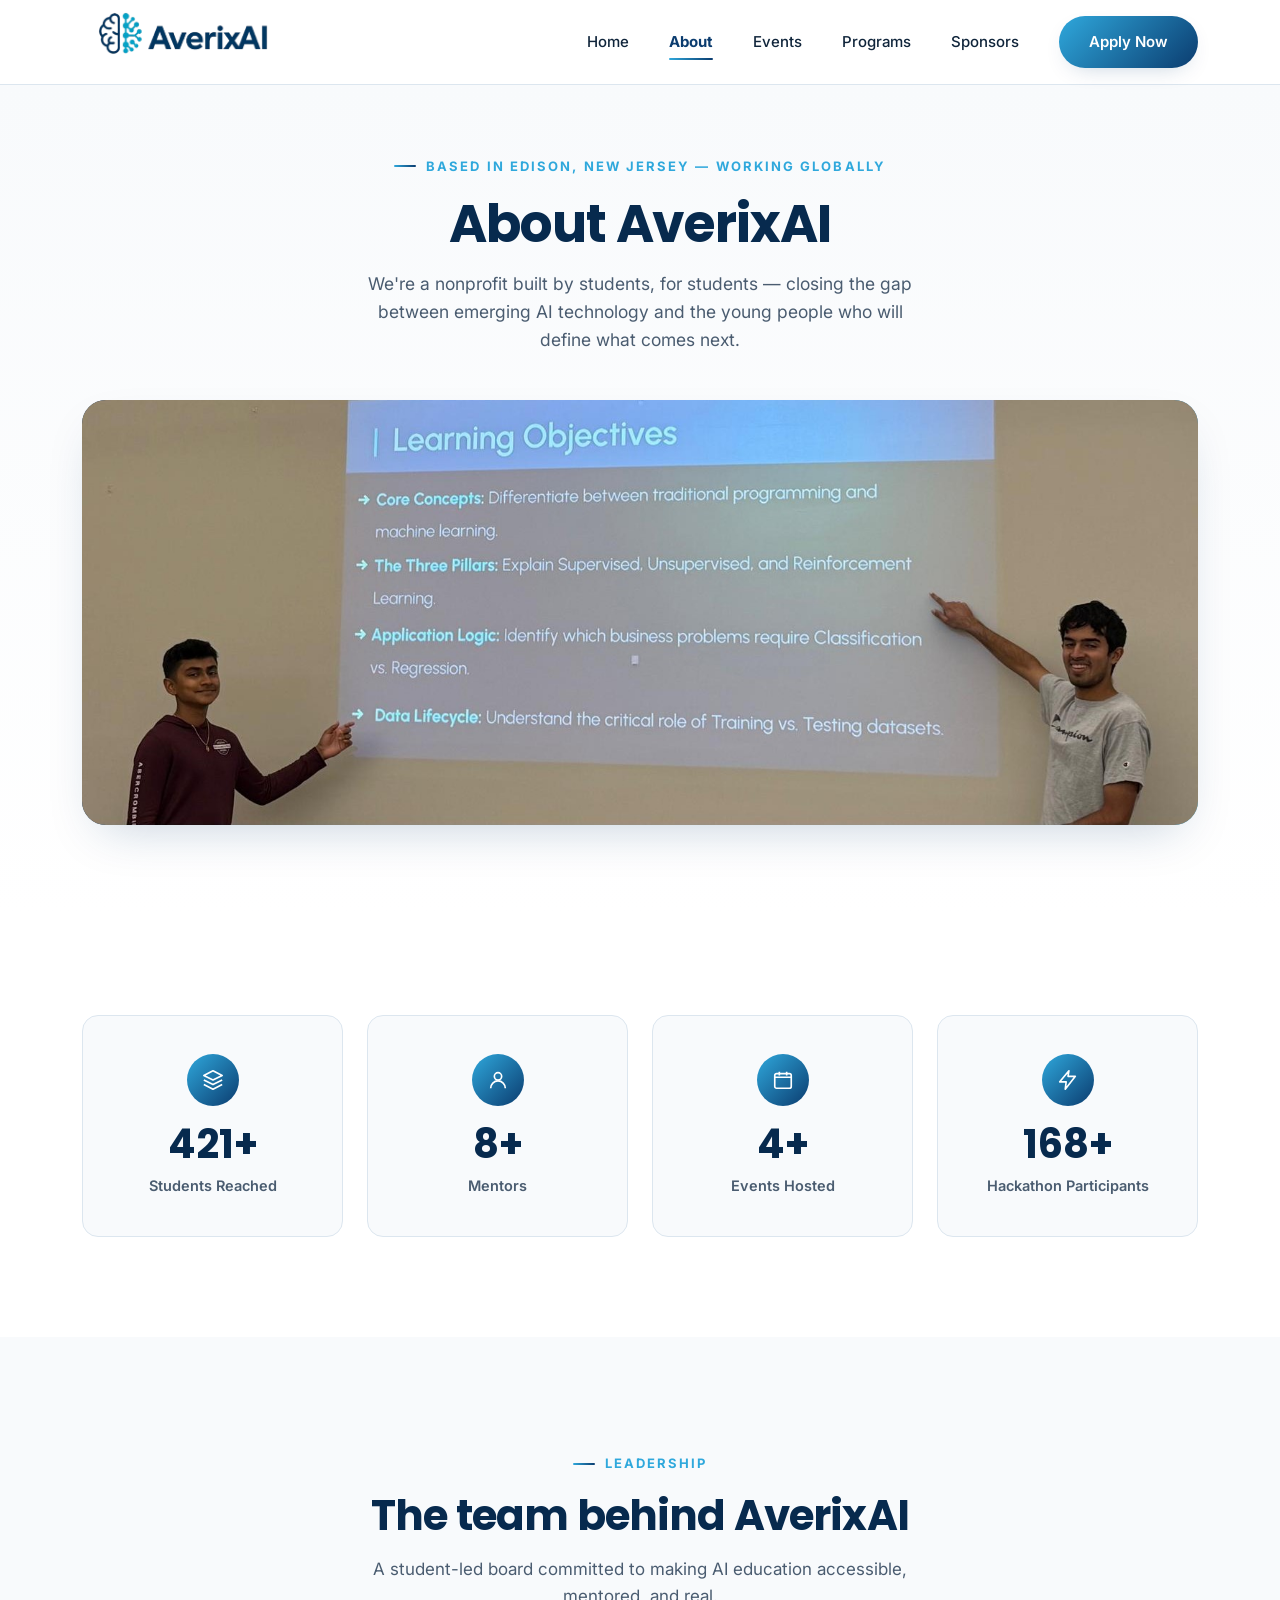
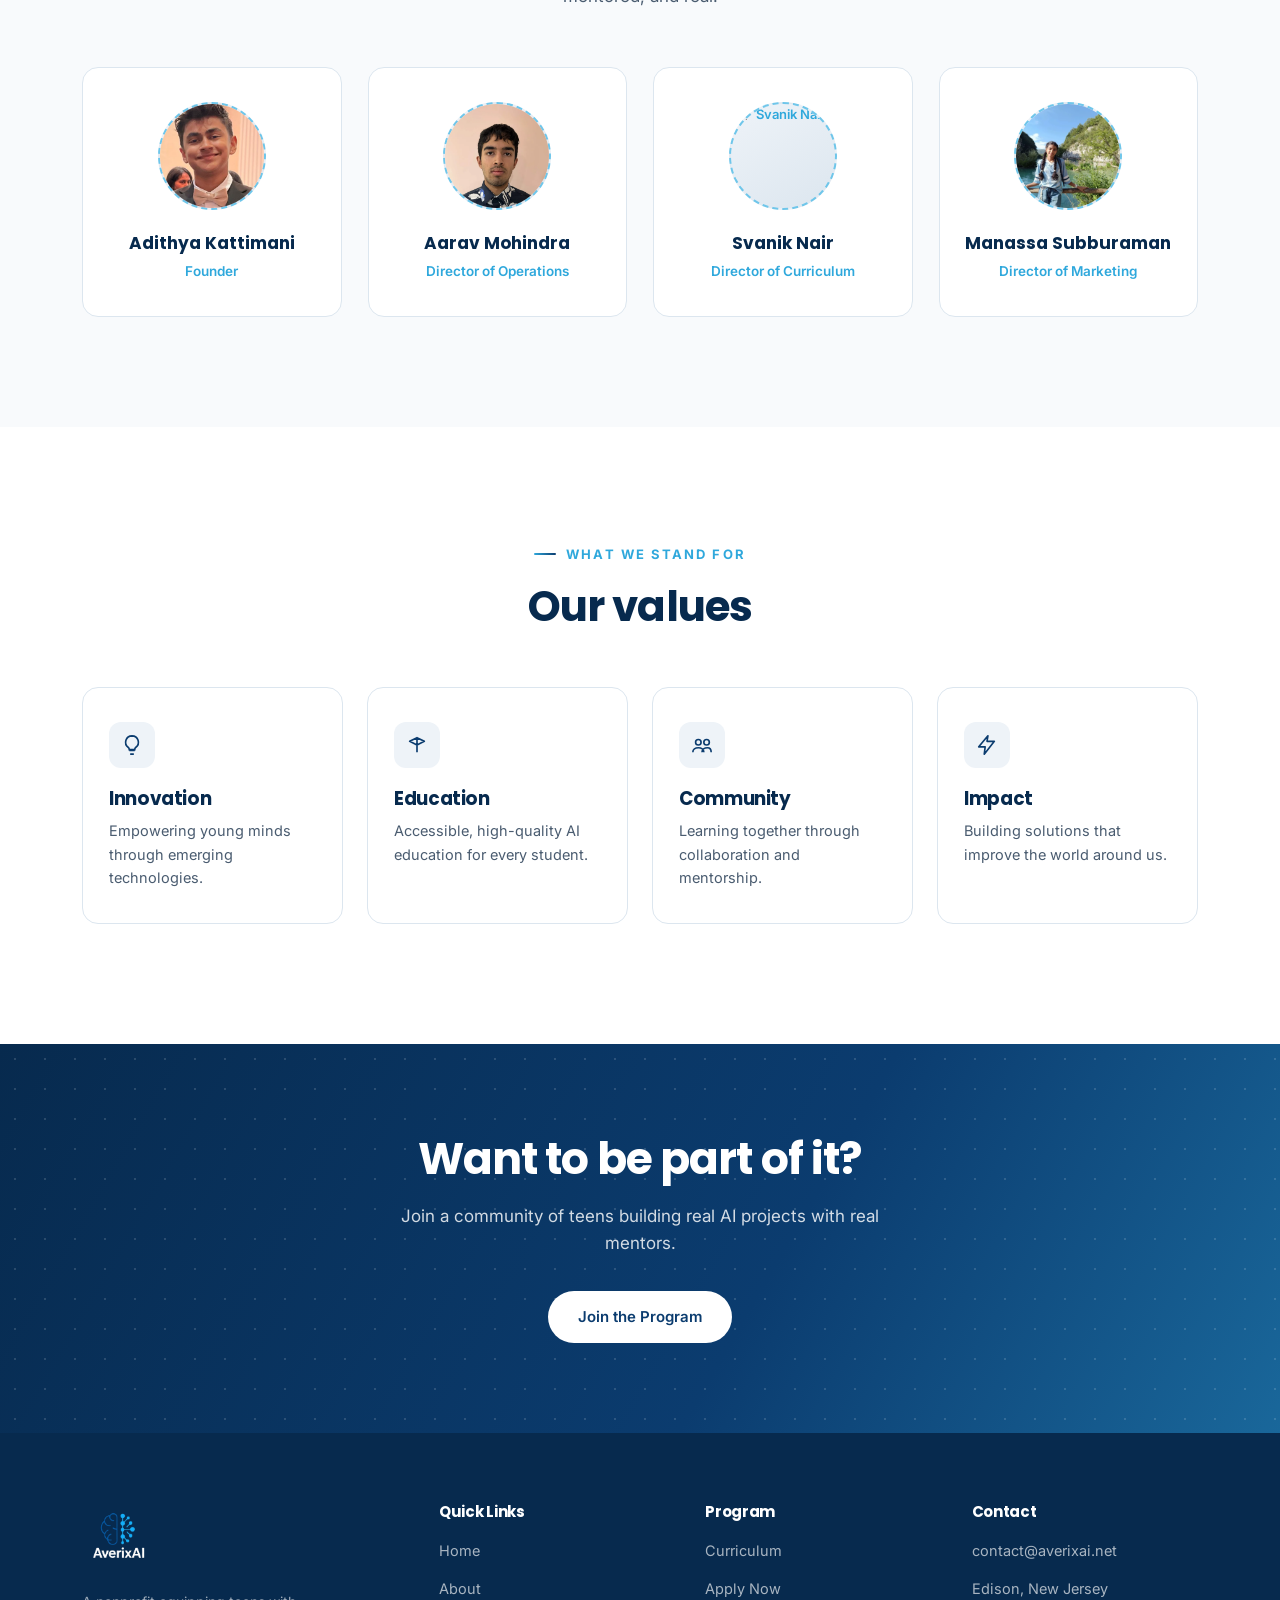
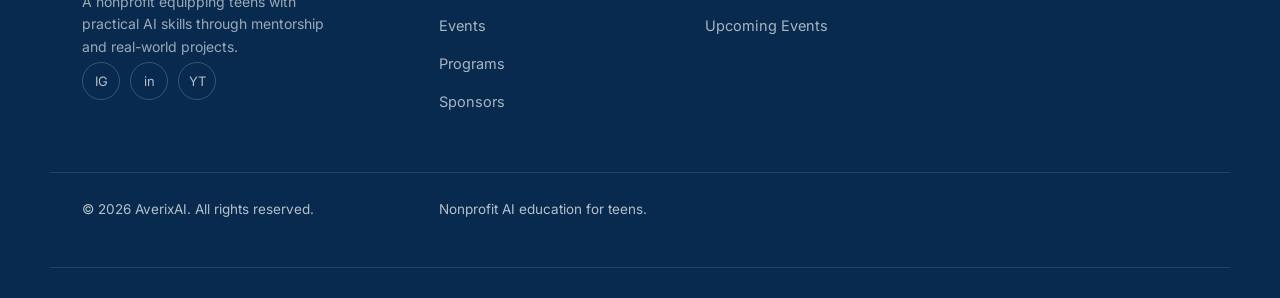
==== commit da66fde8: "Update Instagram link in footer" ====
--- a/about.html
+++ b/about.html
@@ -164,7 +164,7 @@
       <img src="images/logo.png" alt="AverixAI logo">
       <p>A nonprofit equipping teens with practical AI skills through mentorship and real-world projects.</p>
       <div class="social-row">
-        <a href="#" aria-label="Instagram">IG</a>
+        <a href="https://www.instagram.com/averix_ai/" aria-label="Instagram">IG</a>
         <a href="#" aria-label="LinkedIn">in</a>
         <a href="#" aria-label="YouTube">YT</a>
       </div>
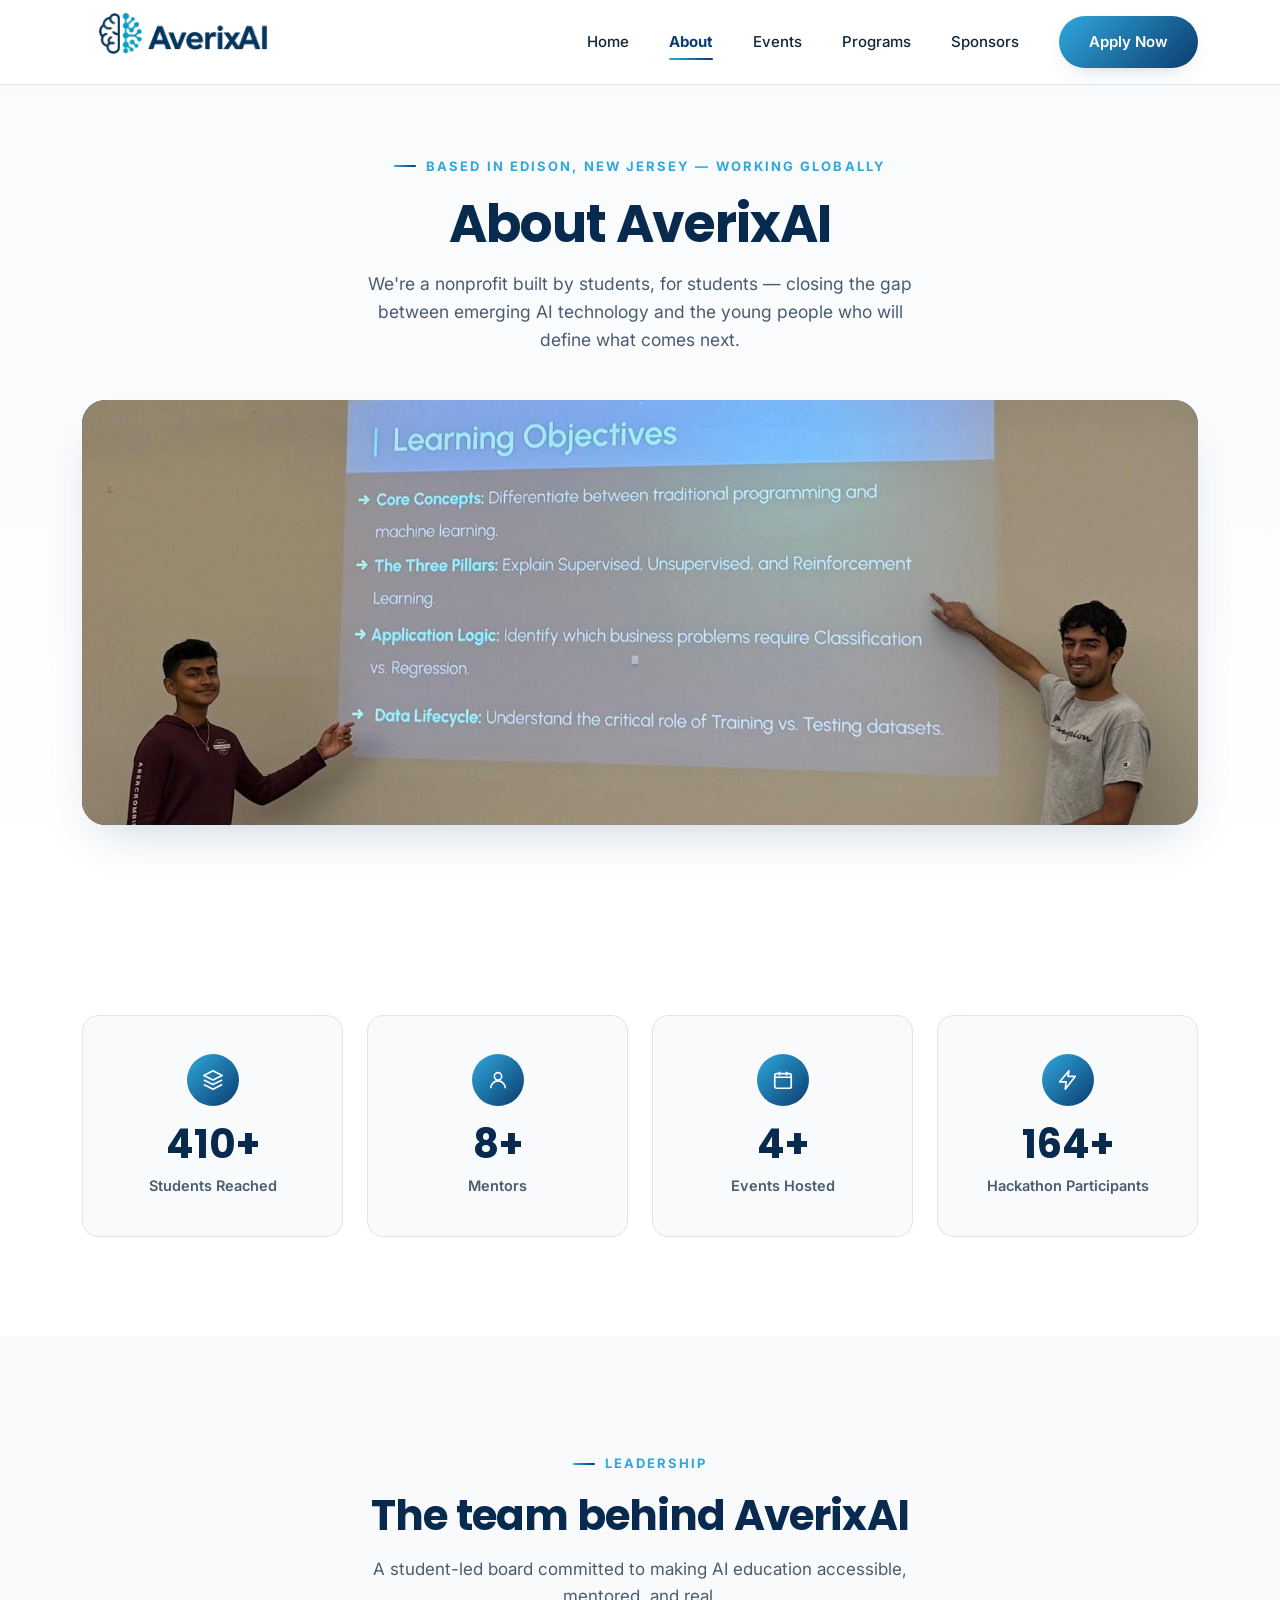
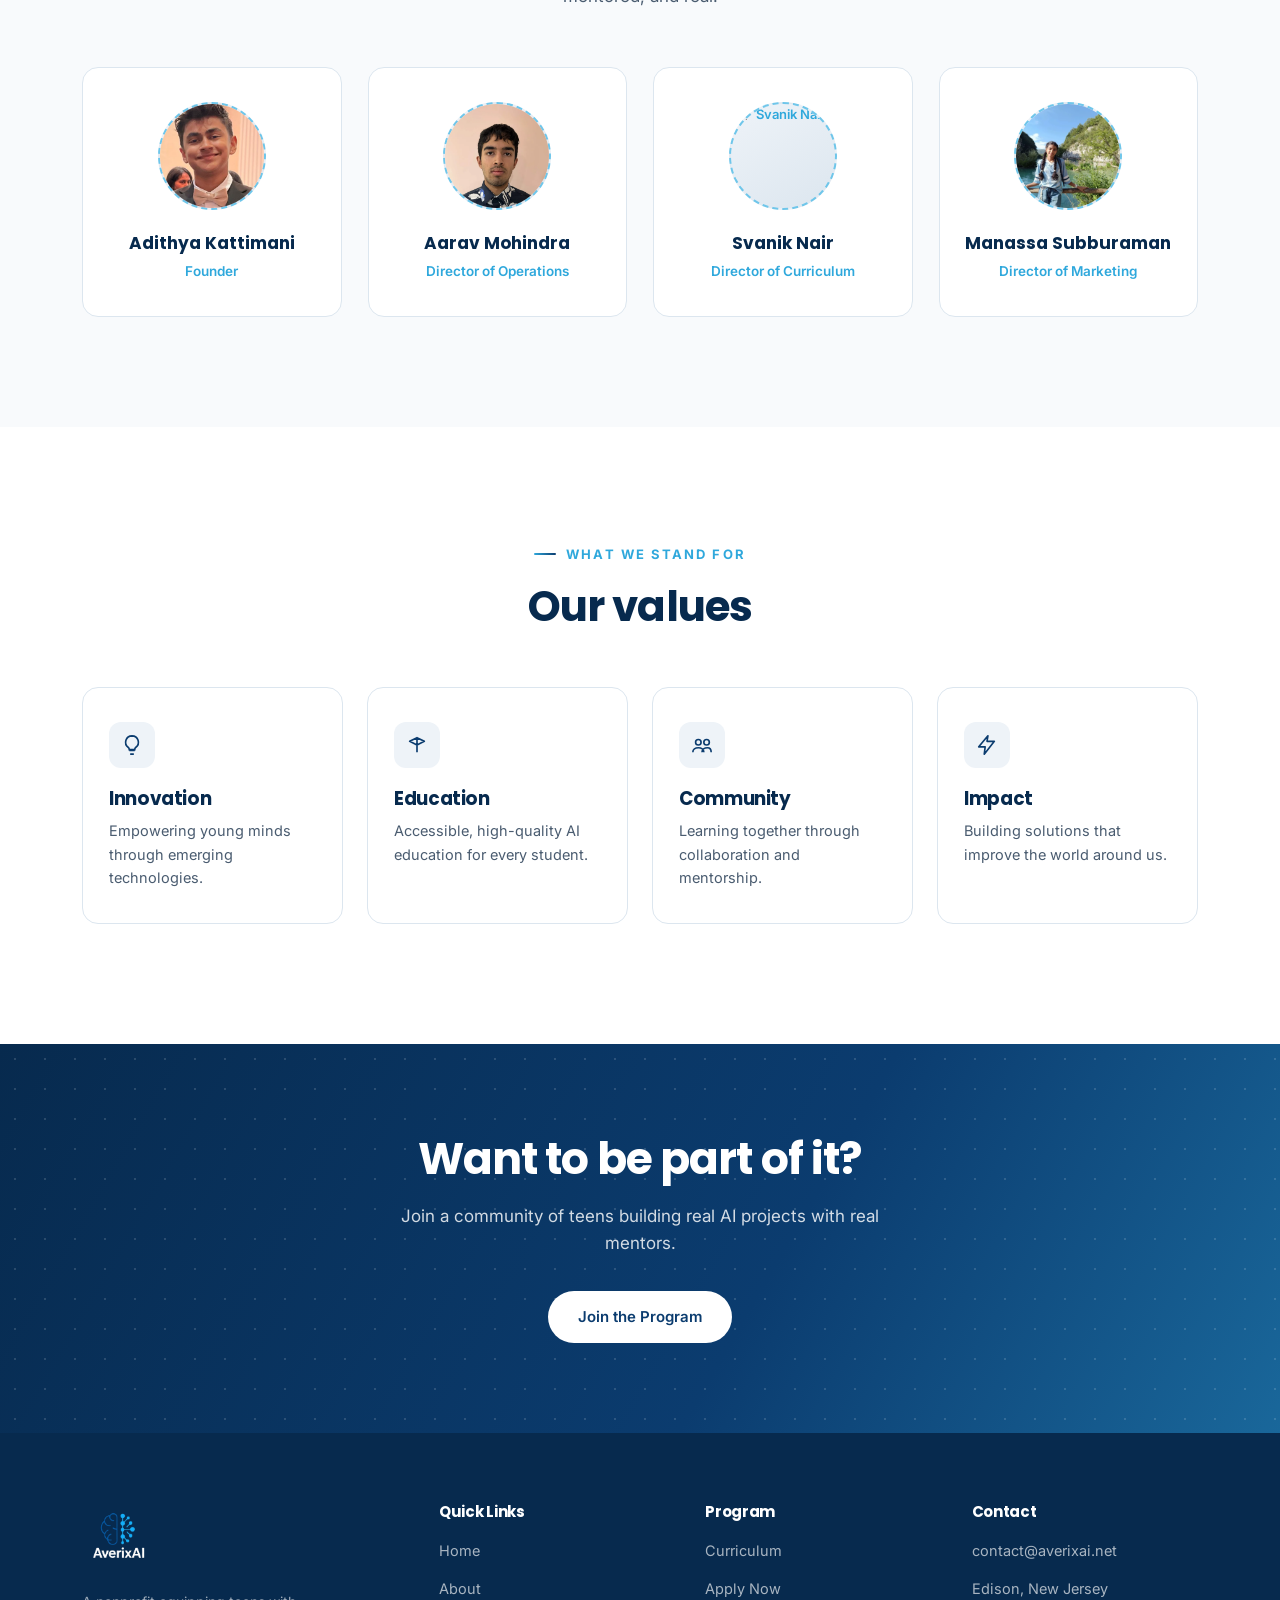
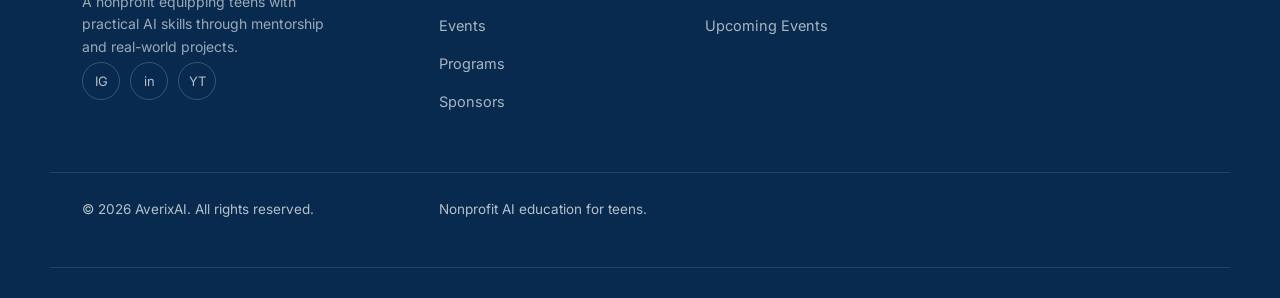
==== commit 780ee570: "Update about.html" ====
--- a/about.html
+++ b/about.html
@@ -164,7 +164,7 @@
       <img src="images/logo.png" alt="AverixAI logo">
       <p>A nonprofit equipping teens with practical AI skills through mentorship and real-world projects.</p>
       <div class="social-row">
-        <a href="https://www.instagram.com/averix_ai/" aria-label="Instagram">IG</a>
+        <a href="https://www.instagram.com/averix_ai/" aria-label="Instagram" target="_blank" rel="noopener">IG</a>
         <a href="#" aria-label="LinkedIn">in</a>
         <a href="#" aria-label="YouTube">YT</a>
       </div>
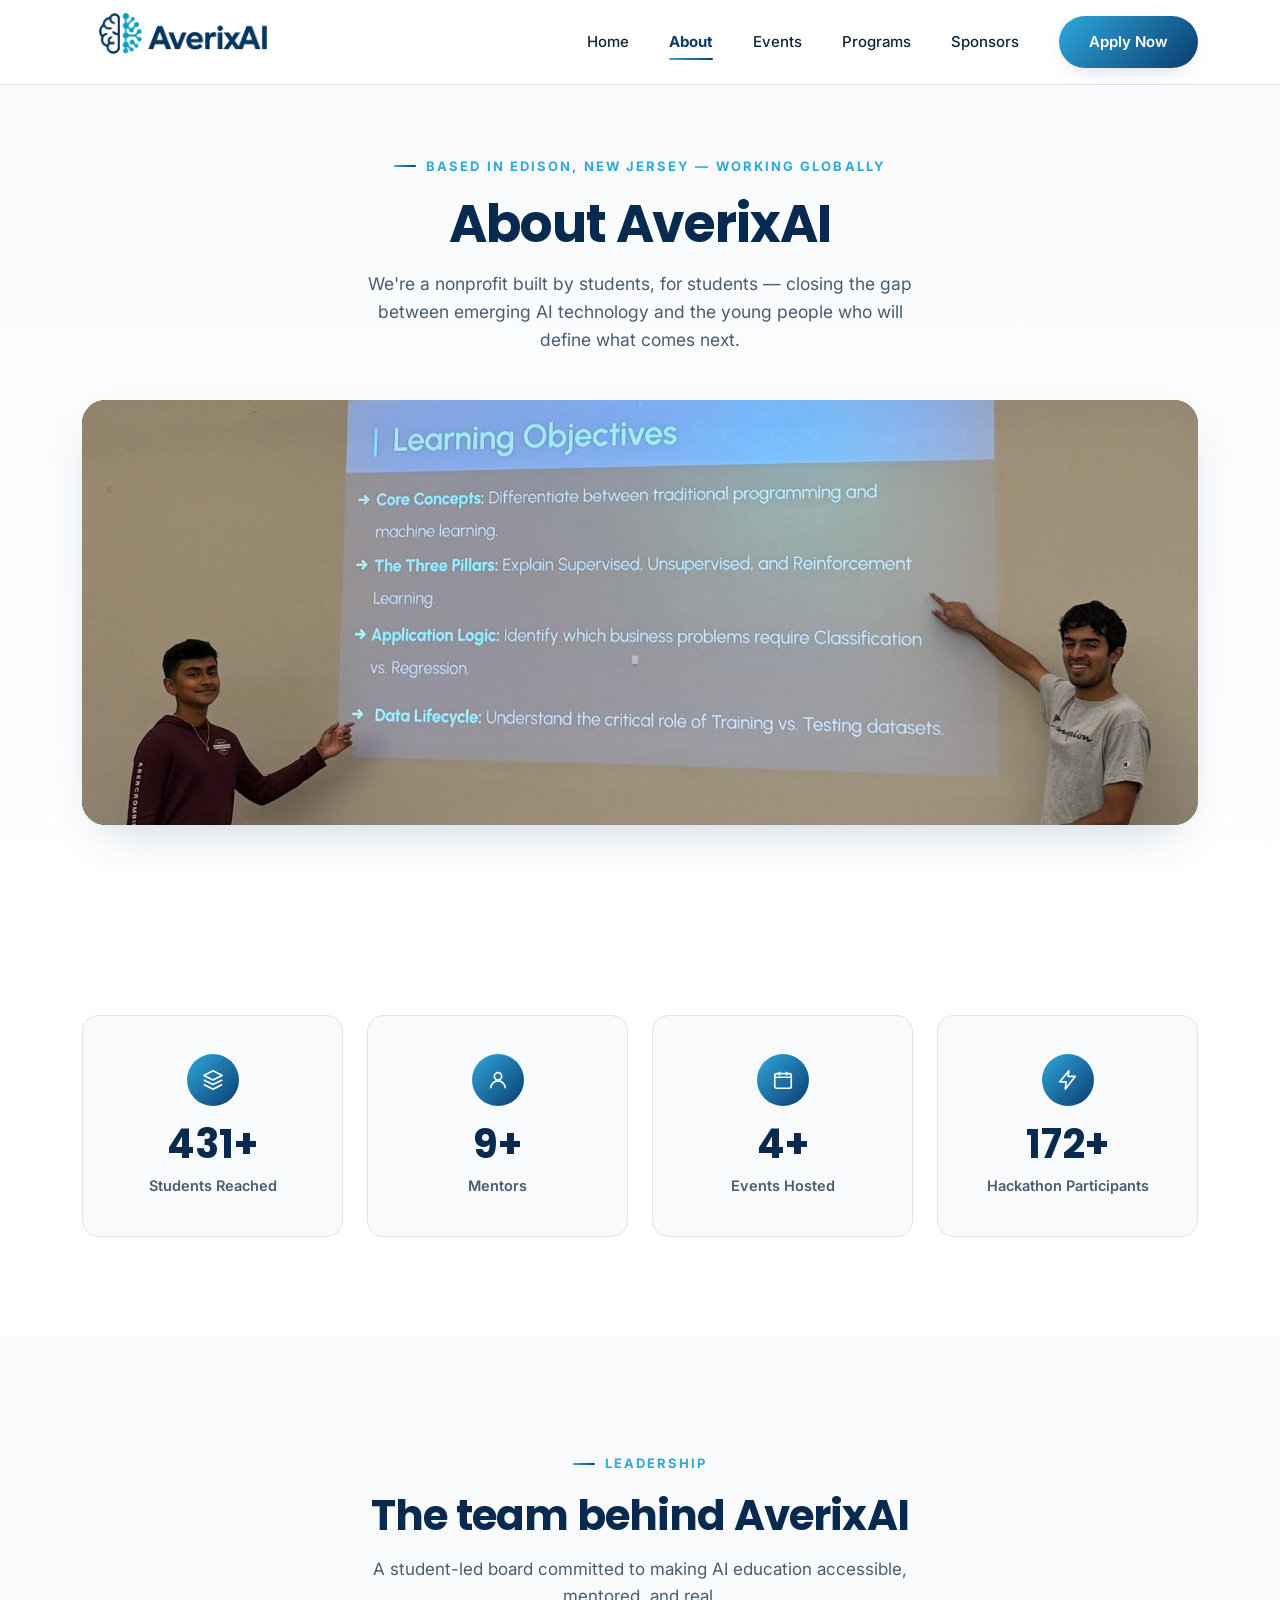
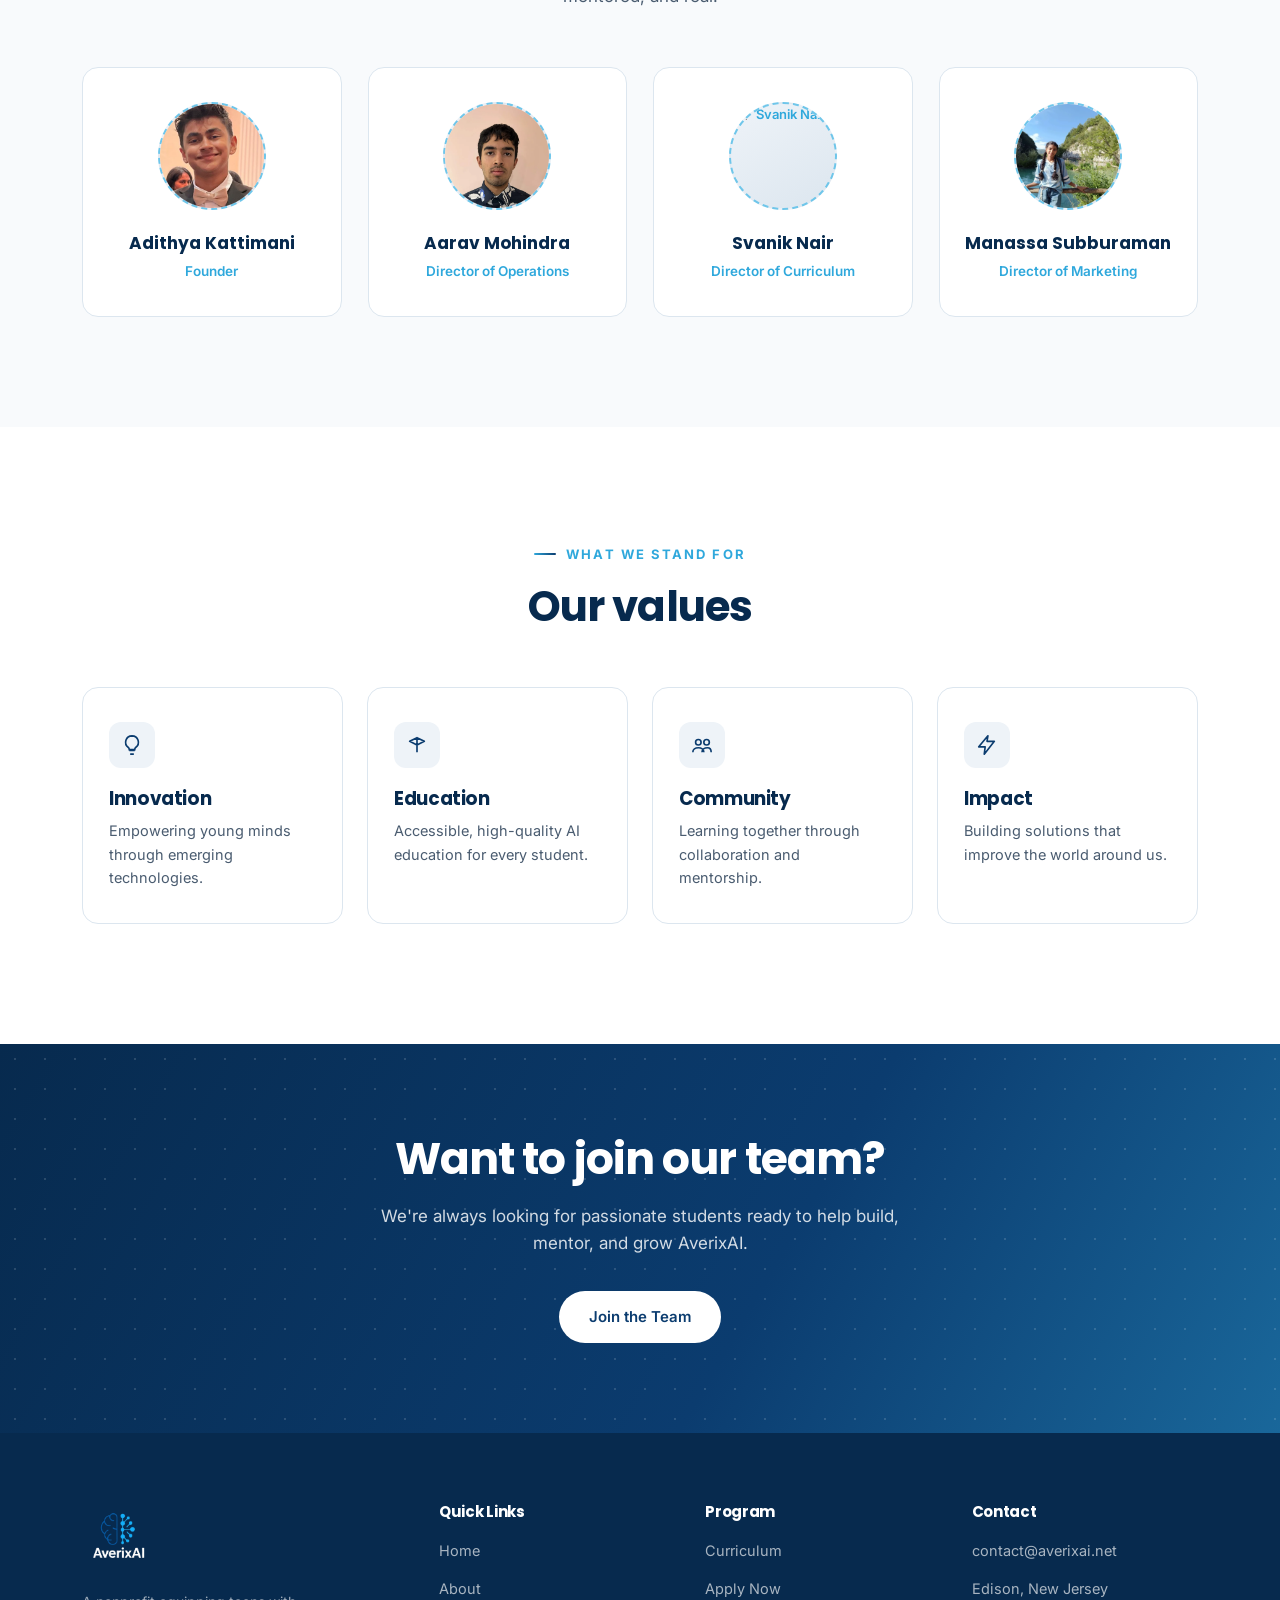
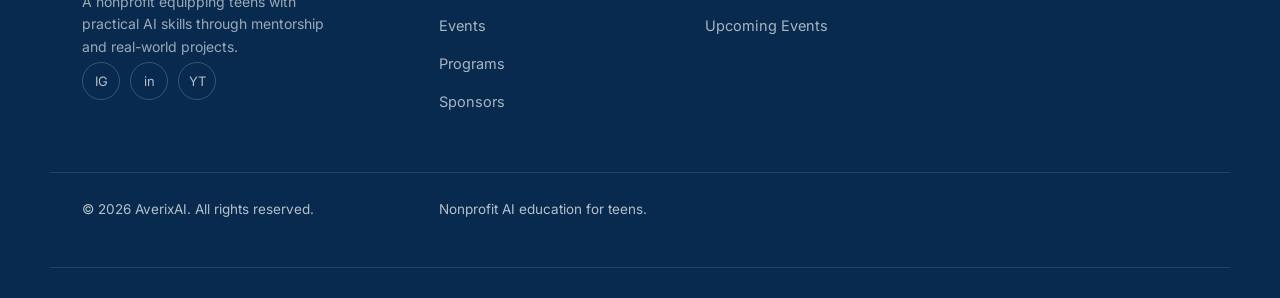
==== commit e4c2a036: "Update about.html" ====
--- a/about.html
+++ b/about.html
@@ -152,9 +152,9 @@
 <!-- ===== CTA ===== -->
 <section class="cta-band">
   <div class="container reveal">
-    <h2>Want to be part of it?</h2>
-    <p>Join a community of teens building real AI projects with real mentors.</p>
-    <a href="programs.html#apply" class="btn btn-light">Join the Program</a>
+    <h2>Want to join our team?</h2>
+    <p>We're always looking for passionate students ready to help build, mentor, and grow AverixAI.</p>
+    <a href="https://forms.gle/r36vjGbWt8cCWEH76" target="_blank" rel="noopener" class="btn btn-light">Join the Team</a>
   </div>
 </section>
 
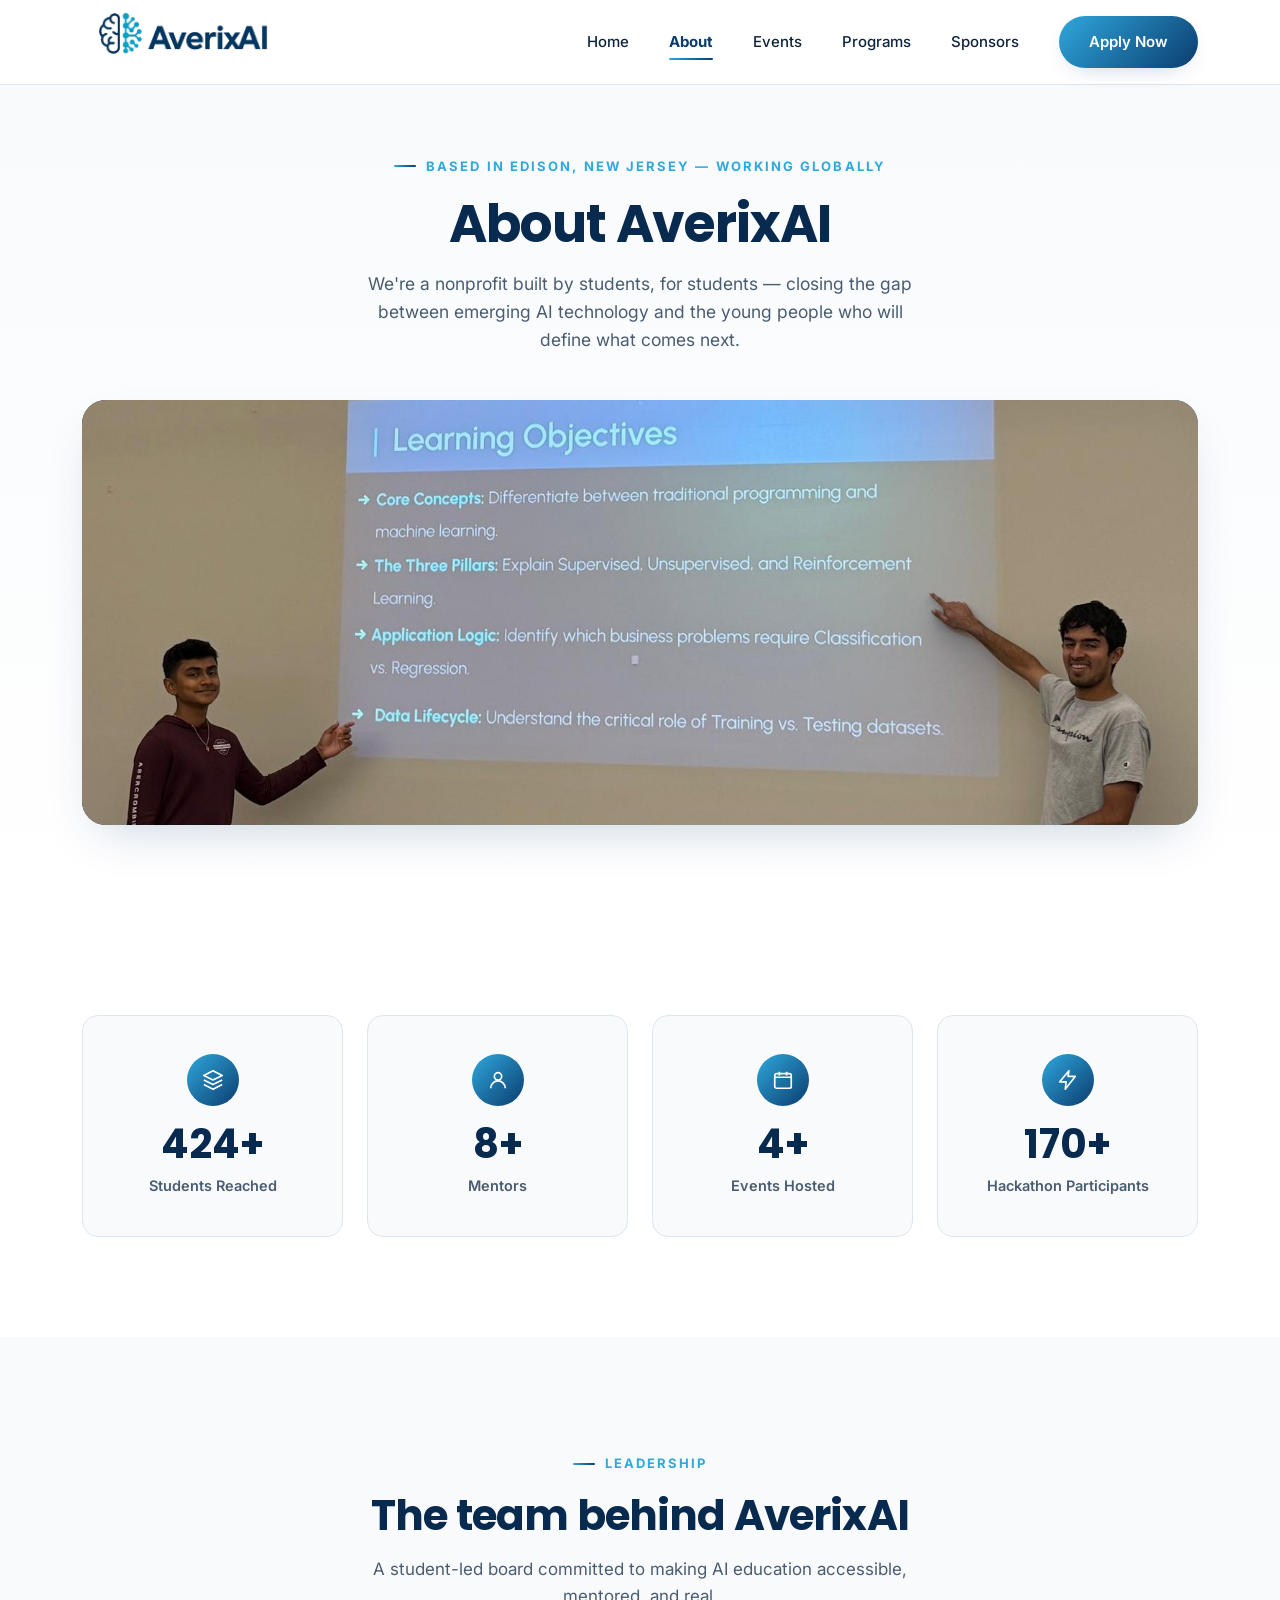
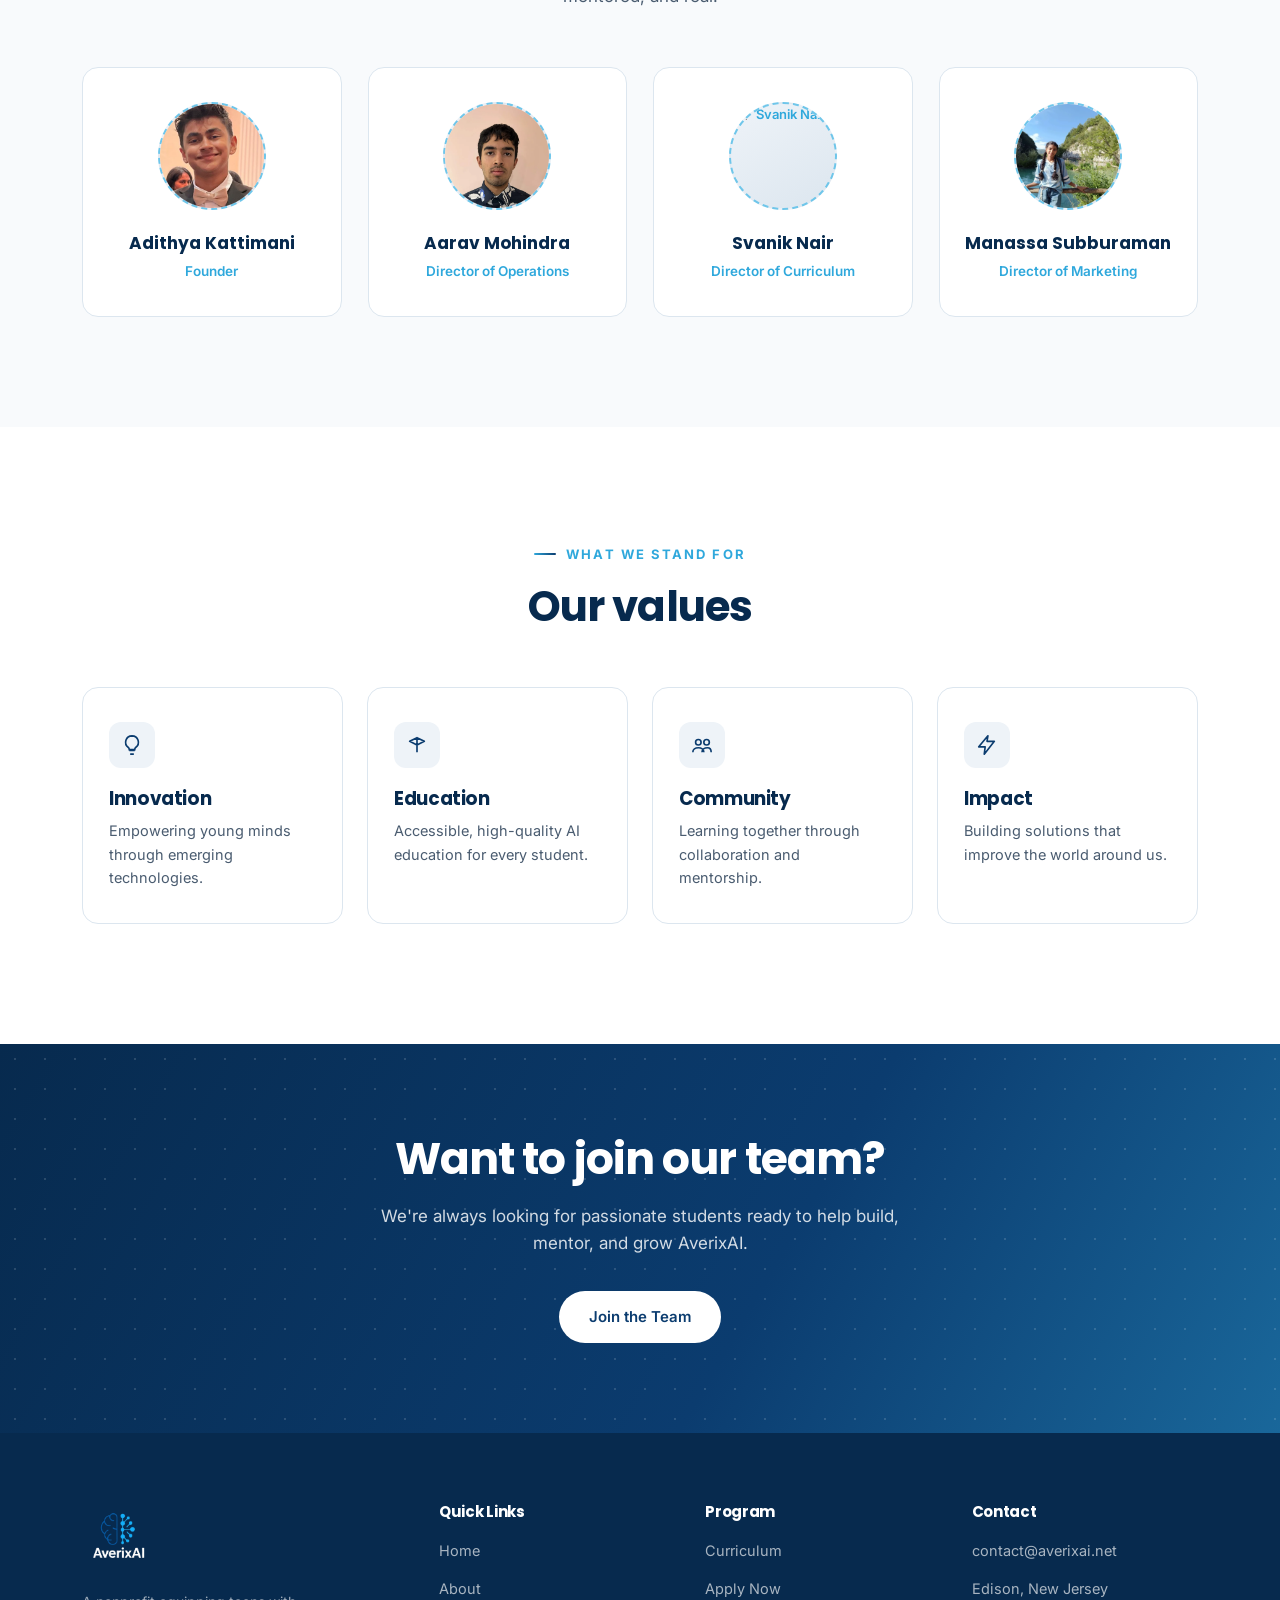
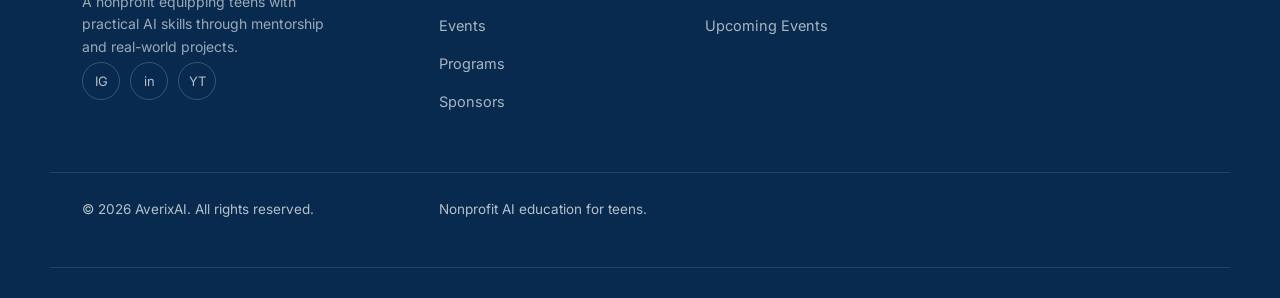
==== commit 97d5a814: "Update about.html" ====
--- a/about.html
+++ b/about.html
@@ -5,7 +5,7 @@
 <meta name="viewport" content="width=device-width, initial-scale=1.0">
 <title>About — AverixAI</title>
 <meta name="description" content="AverixAI is based in Edison, New Jersey and working globally to bring practical AI education to teens through mentorship and real-world projects.">
-<link rel="icon" href="images/logowhitebackgroundsideways.png">
+<link rel="icon" href="images/logoreal.png">
 <link rel="preconnect" href="https://fonts.googleapis.com">
 <link rel="preconnect" href="https://fonts.gstatic.com" crossorigin>
 <link href="https://fonts.googleapis.com/css2?family=Poppins:wght@600;700;800&family=Inter:wght@400;500;600;700&display=swap" rel="stylesheet">
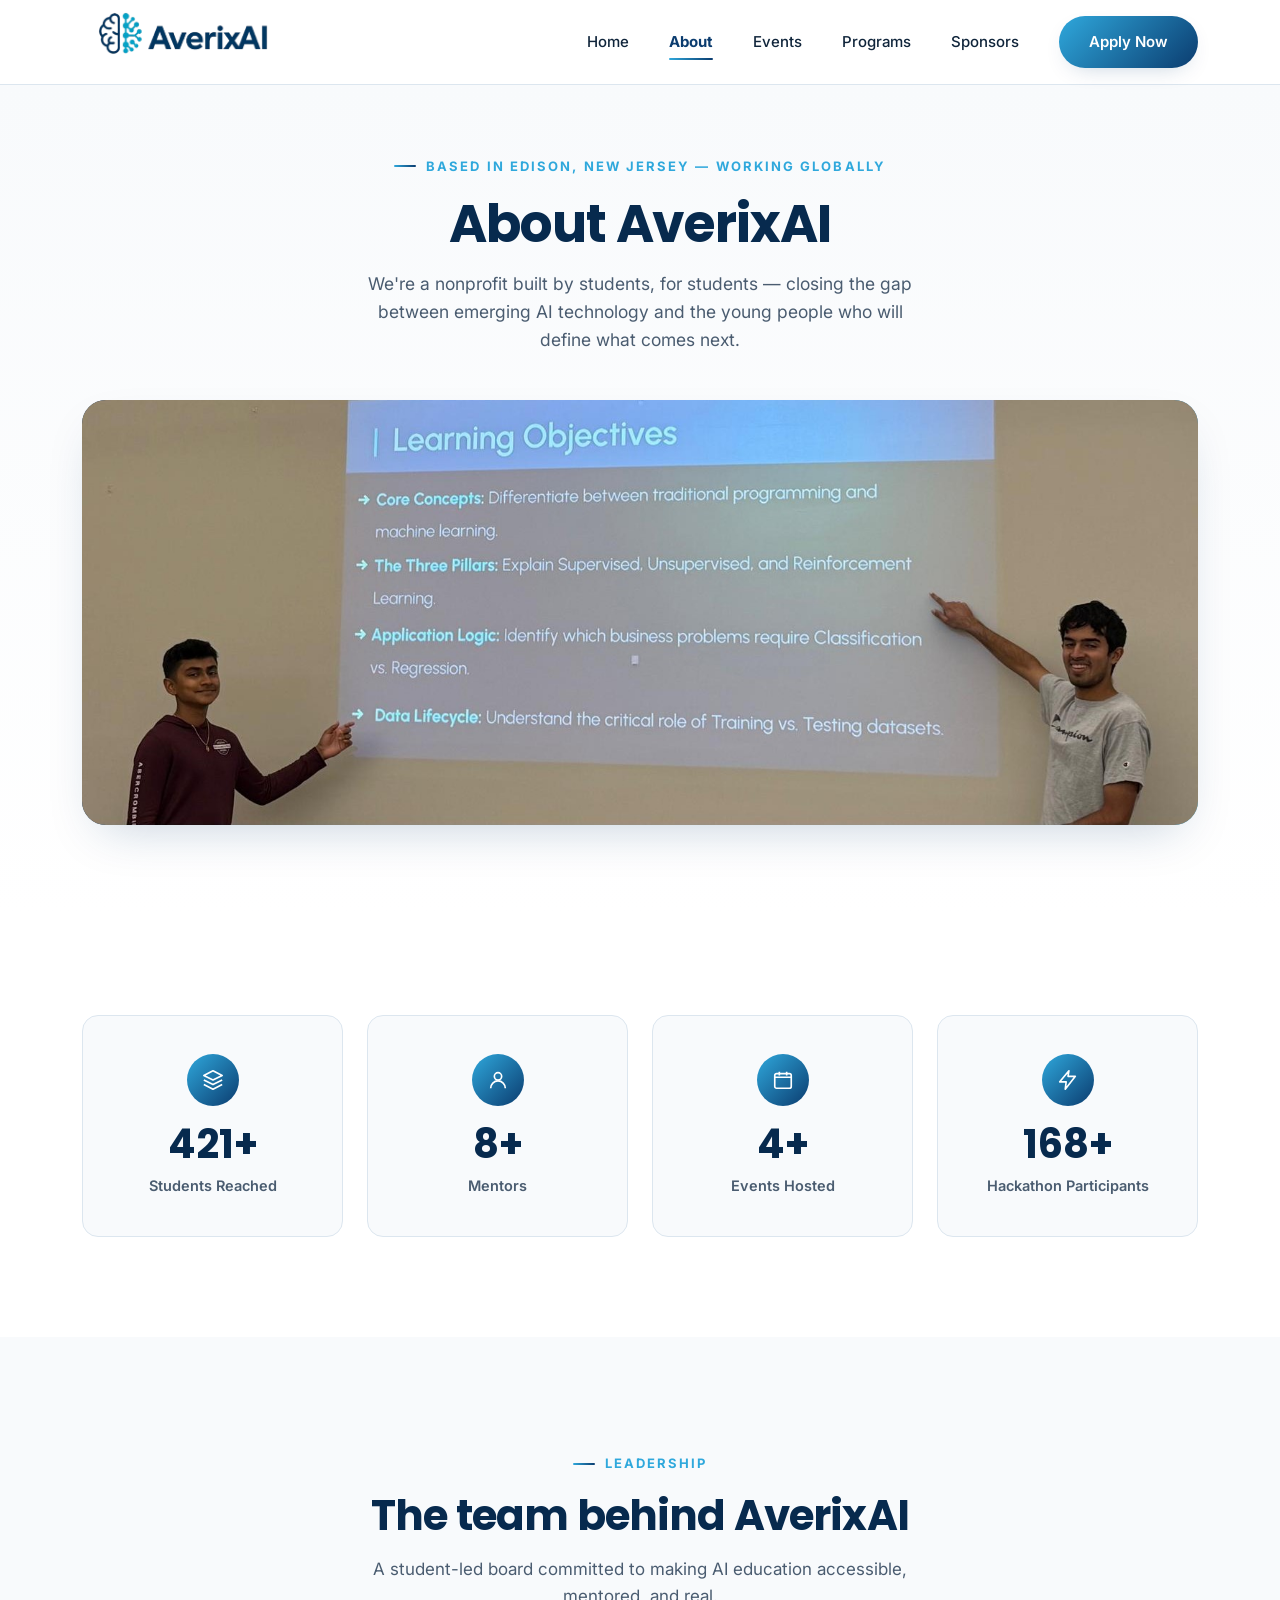
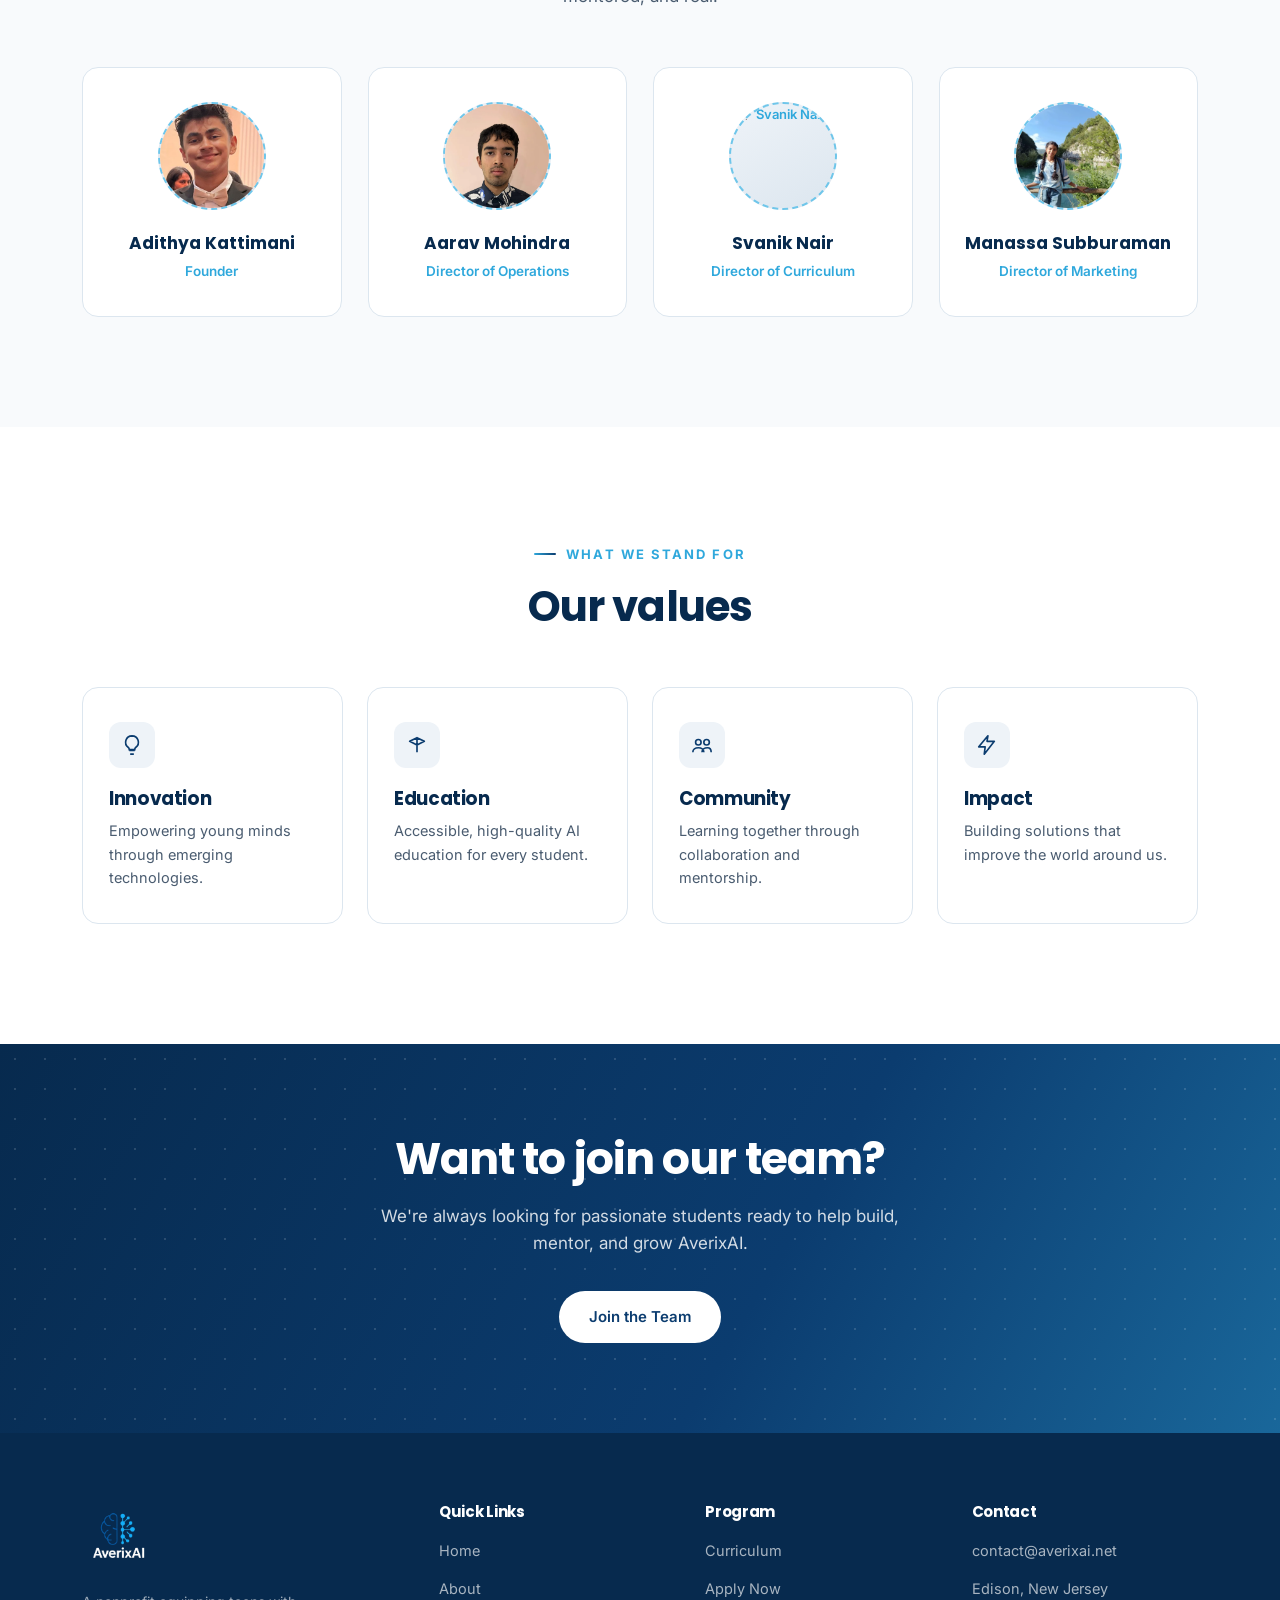
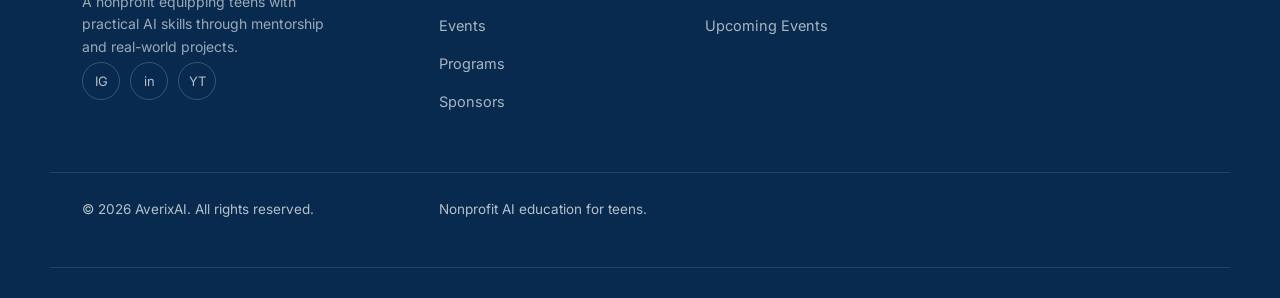
==== commit d845853b: "Update about.html" ====
--- a/about.html
+++ b/about.html
@@ -22,7 +22,7 @@
       <a href="events.html">Events</a>
       <a href="programs.html">Programs</a>
       <a href="sponsors.html">Sponsors</a>
-      <a href="programs.html#apply" class="btn btn-primary">Apply Now</a>
+      <a href="https://forms.gle/uavLmhPKruvMdF4u8" class="btn btn-primary" target="_blank" rel="noopener">Apply Now</a>
     </nav>
     <button class="nav-toggle" aria-label="Toggle menu"><span></span><span></span><span></span></button>
   </div>
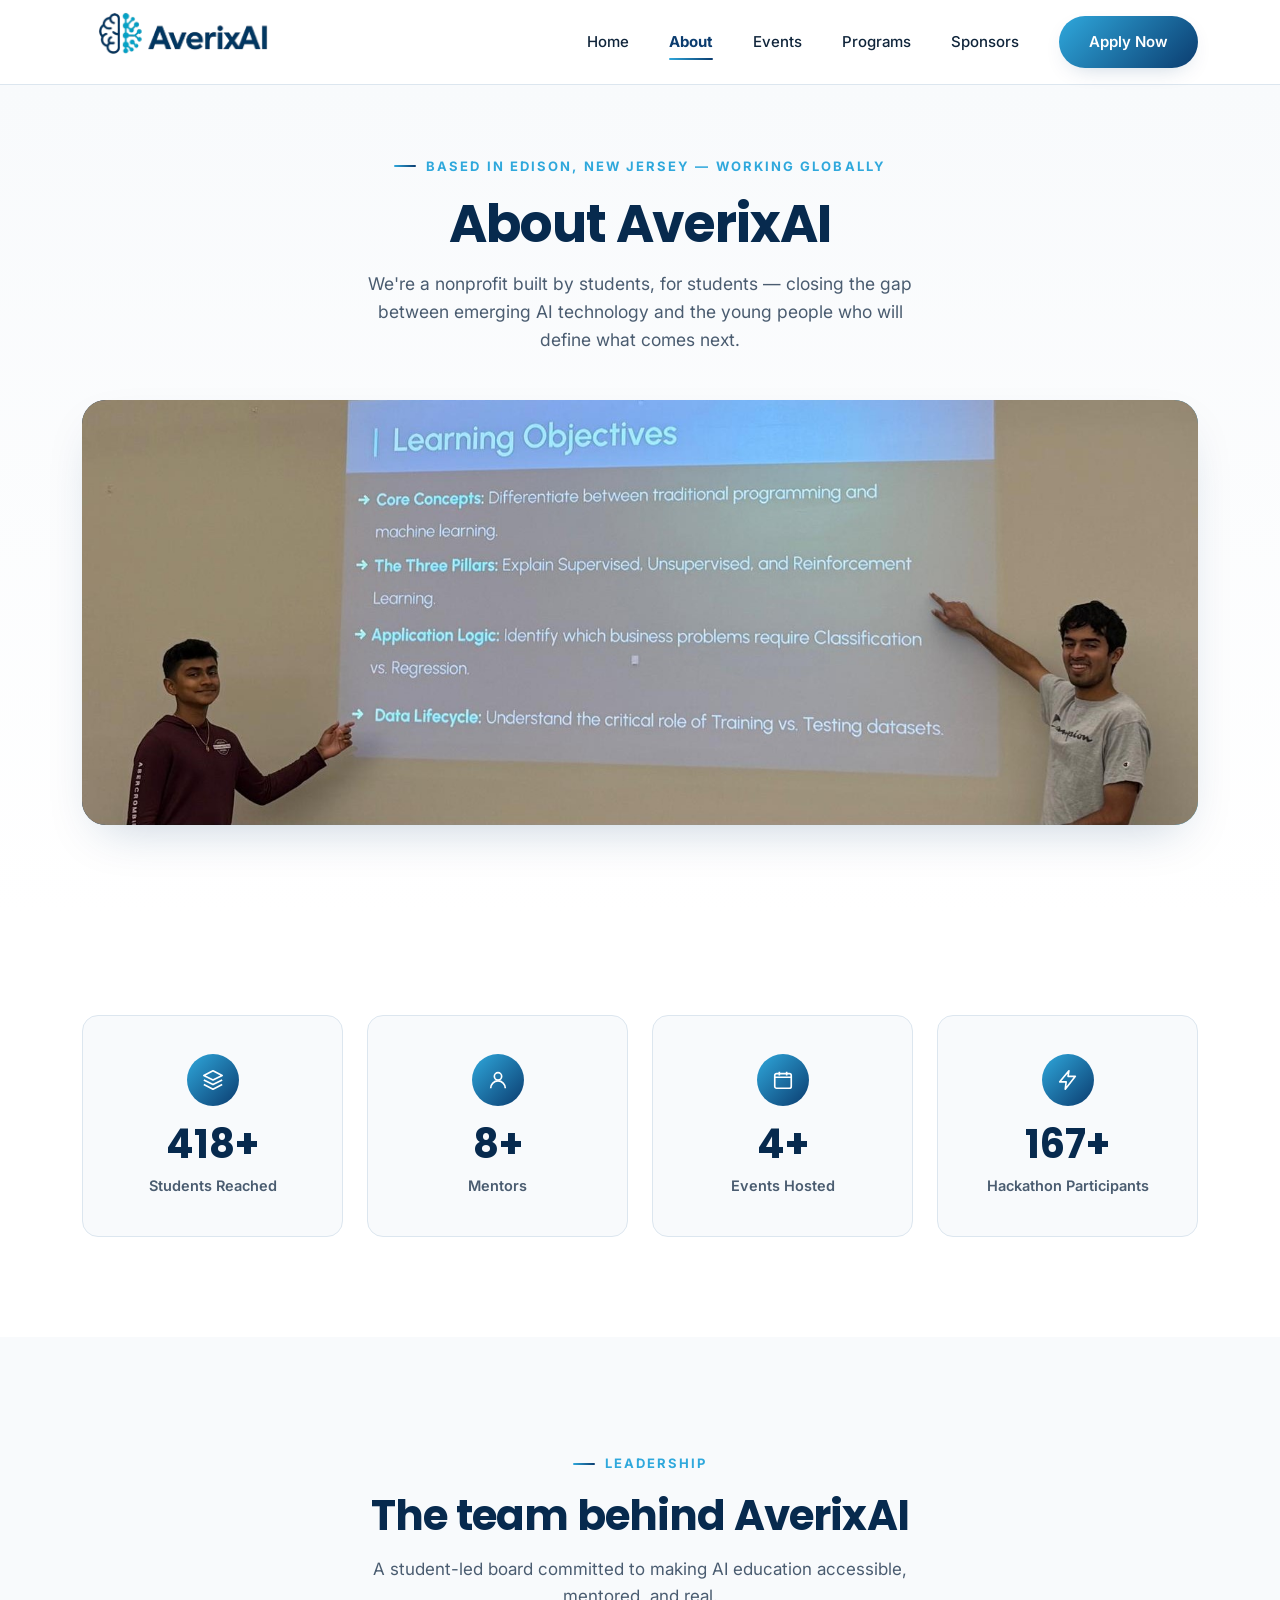
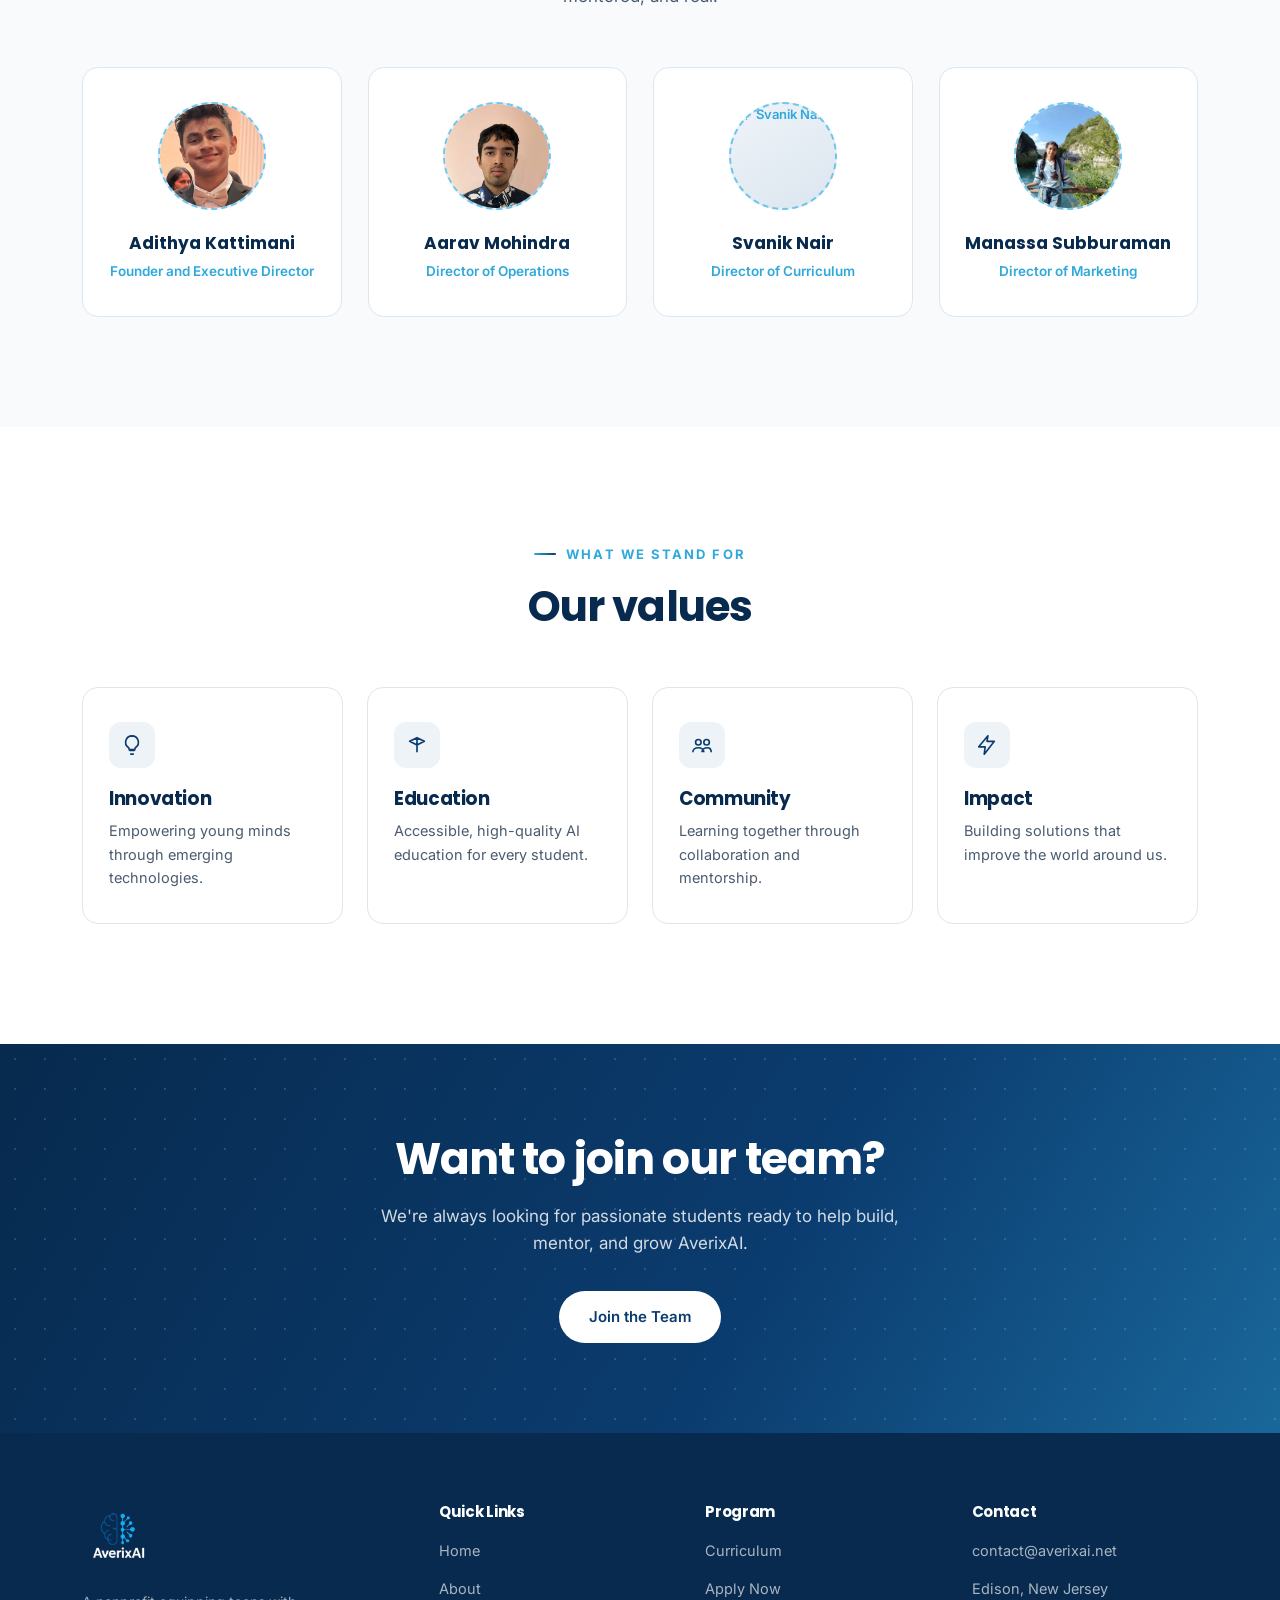
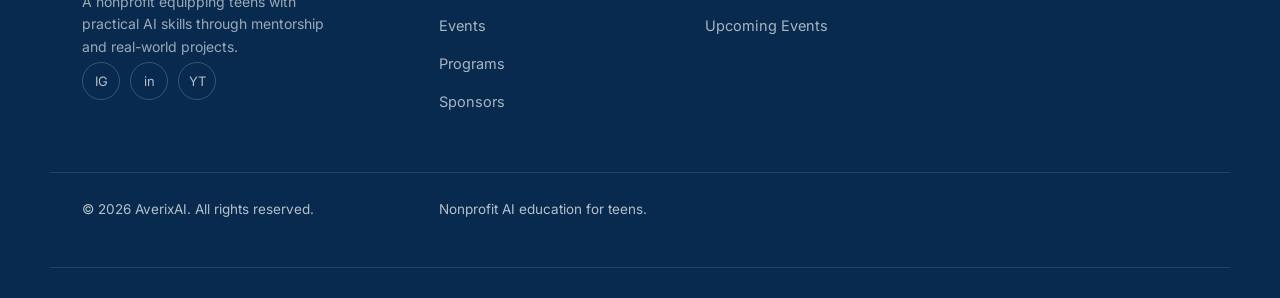
==== commit 7e0d8e36: "Update role description for Adithya Kattimani" ====
--- a/about.html
+++ b/about.html
@@ -88,7 +88,7 @@
       <div class="leader-card">
         <img src="images/leader-adithya.png" alt="Adithya Kattimani" class="leader-photo">
         <div class="name">Adithya Kattimani</div>
-        <div class="role">Founder</div>
+        <div class="role">Founder and Executive Director</div>
       </div>
       <div class="leader-card">
         <img src="images/leader-aarav.webp" alt="Aarav Mohindra" class="leader-photo">
